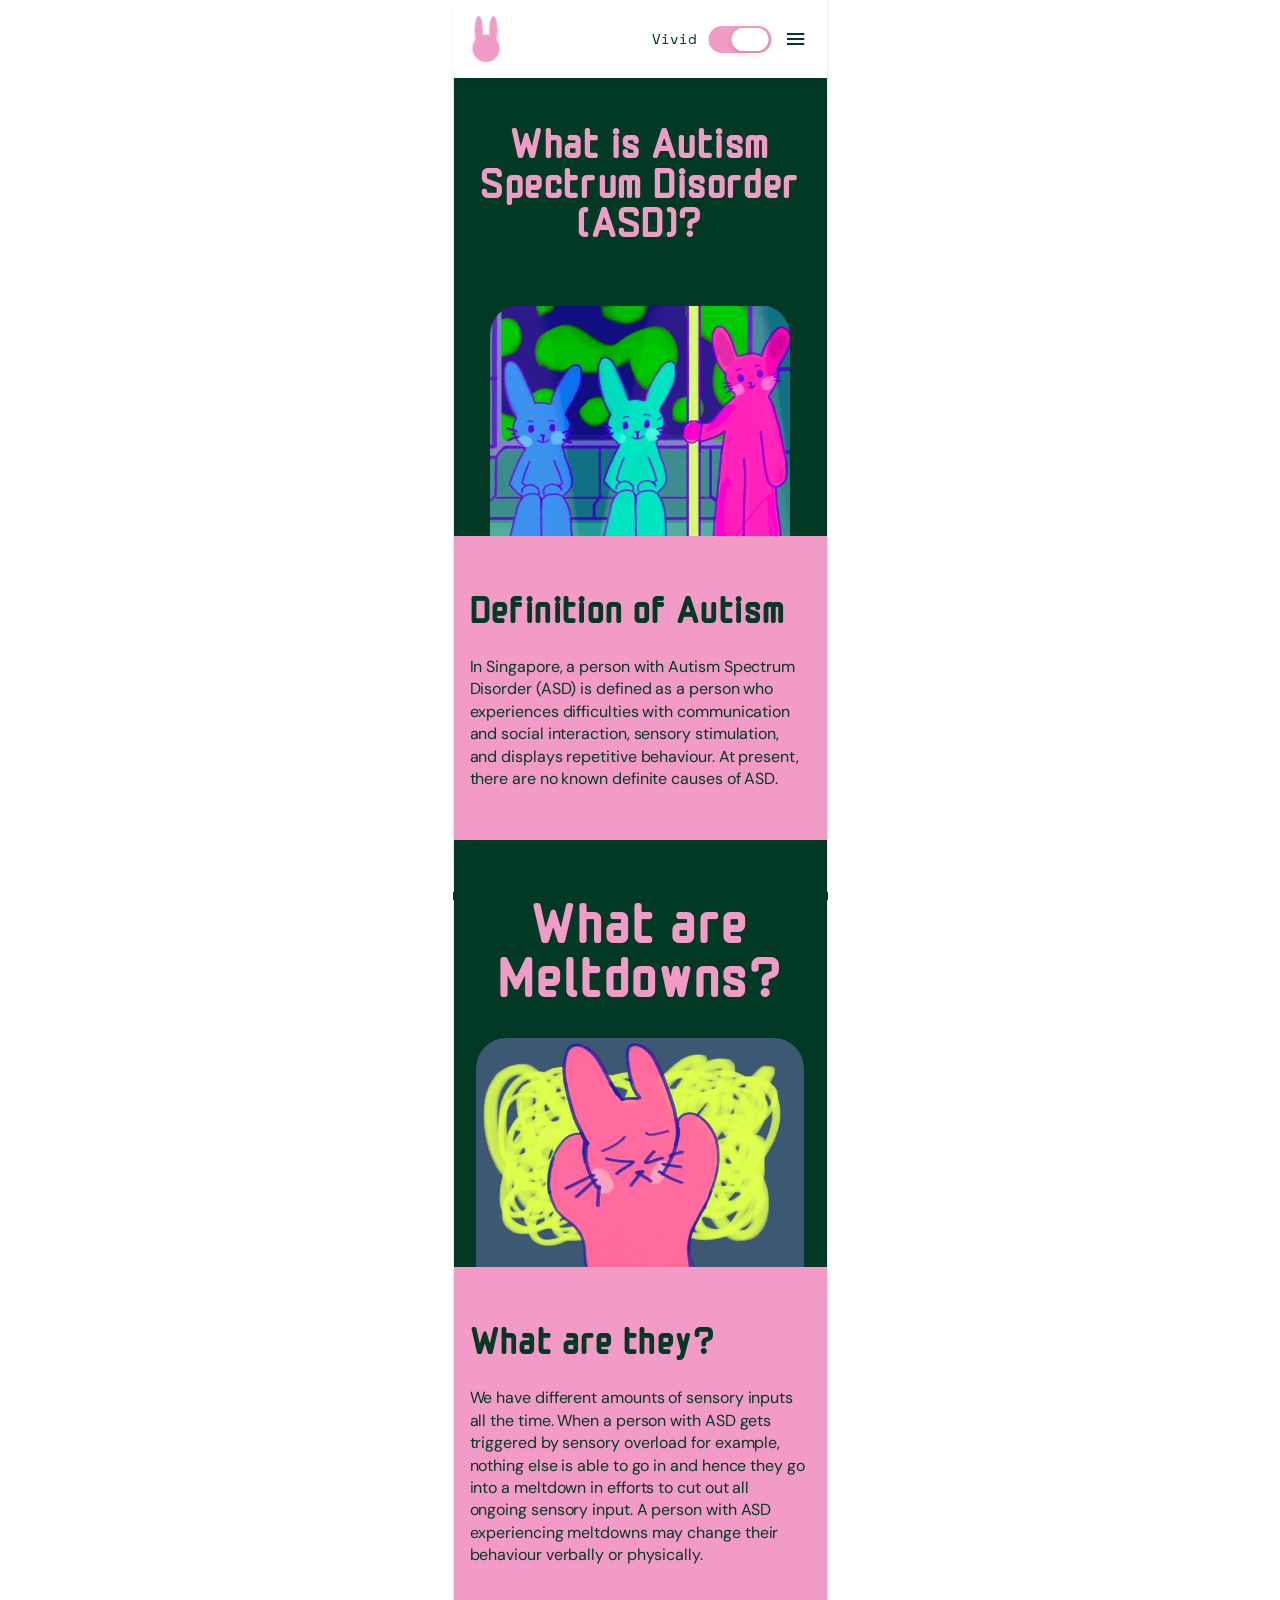
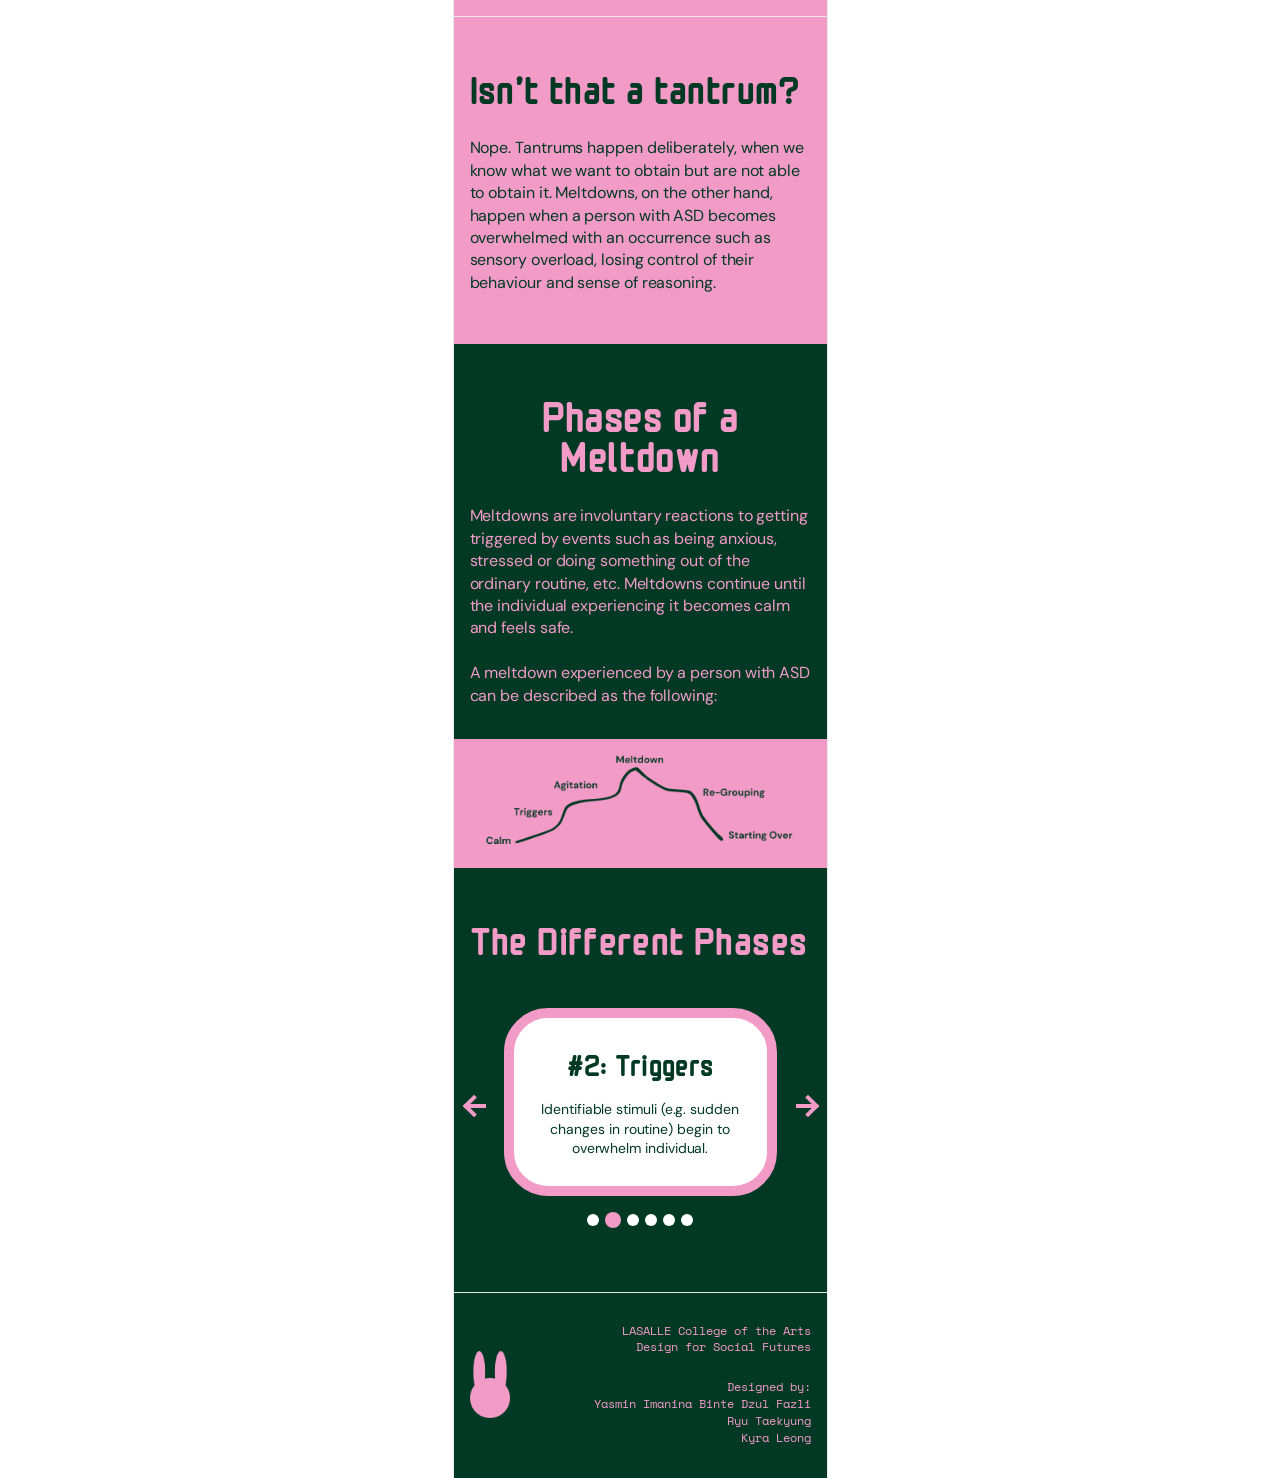
==== autism-meltdowns.html @ fcddbb4f "Fix bunny icon navigation and mobile page borders" ====
<!doctype html>
<html lang="en">
<head>
  <meta charset="utf-8">
  <meta name="viewport" content="width=device-width, initial-scale=1">
  <meta name="theme-color" content="#023924">
  <meta name="description" content="Learn about autism spectrum disorder, meltdowns, and the different phases of a meltdown.">
  <title>Learn More about Autism and Meltdowns | DSF</title>
  <link rel="preconnect" href="https://fonts.googleapis.com">
  <link rel="preconnect" href="https://fonts.gstatic.com" crossorigin>
  <link href="https://fonts.googleapis.com/css2?family=DM+Sans:wght@400;500;700&family=Monomaniac+One&family=Space+Mono&display=swap" rel="stylesheet">
  <link rel="stylesheet" href="styles.css">
</head>
<body class="asd-page">
  <header class="site-header" id="home">
    <input class="menu-state" type="checkbox" id="menu-state" aria-label="Toggle navigation menu">
    <div class="nav-top">
      <a class="brand" href="index.html#home" aria-label="Home">
        <img src="assets/bunny-icon.png" alt="">
      </a>
      <div class="nav-actions">
        <span class="colour-mode-label" aria-hidden="true">Vivid</span>
        <button class="colour-mode-toggle" type="button" role="switch" aria-label="Colours mode: Vivid" title="Vivid" aria-checked="false">
        </button>
        <label class="menu-toggle" for="menu-state" aria-label="Open navigation"><img src="assets/menu-icon.svg" alt=""></label>
        <label class="menu-close" for="menu-state" aria-label="Close navigation"><span></span><span></span></label>
      </div>
    </div>

    <nav class="menu" aria-label="Main navigation">
      <div class="menu-list">
        <a class="menu-link" href="#definition">Learn More about Autism and Meltdowns</a>
        <a class="menu-link" href="https://emotion-cards-carousel.vercel.app/">Train Scenario Activity with Emotion Cards</a>
        <a class="menu-link" href="what-else.html">What Else Can You Do?</a>
      </div>
    </nav>
  </header>

  <main>
    <section class="asd-hero" id="page-top" aria-labelledby="asd-title">
      <h1 id="asd-title">What is Autism<br class="asd-title-break">Spectrum Disorder<br class="asd-title-break">(ASD)?</h1>
      <div class="asd-hero-art-frame">
        <div class="asd-hero-art-window">
          <img src="assets/autism-spectrum-hero.png" alt="Three rabbits on a train, including a pink rabbit standing beside the door">
        </div>
      </div>
    </section>

    <section class="asd-copy asd-definition reveal" id="definition" aria-labelledby="definition-title">
      <h2 id="definition-title">Definition of Autism</h2>
      <p>In Singapore, a person with Autism Spectrum Disorder (ASD) is defined as a person who experiences difficulties with communication and social interaction, sensory stimulation, and displays repetitive behaviour. At present, there are no known definite causes of ASD.</p>
    </section>

    <section class="asd-meltdown-hero" aria-labelledby="meltdowns-title">
      <h2 id="meltdowns-title">What are Meltdowns?</h2>
      <div class="asd-meltdown-art-window">
        <img src="assets/what-are-meltdowns.png" alt="A pink rabbit sitting calmly against a hand-drawn yellow background">
      </div>
    </section>

    <section class="asd-copy asd-what-are-they reveal" aria-labelledby="what-are-they-title">
      <h2 id="what-are-they-title">What are they?</h2>
      <p>We have different amounts of sensory inputs all the time. When a person with ASD gets triggered by sensory overload for example, nothing else is able to go in and hence they go into a meltdown in efforts to cut out all ongoing sensory input. A person with ASD experiencing meltdowns may change their behaviour verbally or physically.</p>
    </section>

    <section class="asd-copy asd-tantrum reveal" aria-labelledby="tantrum-title">
      <h2 id="tantrum-title">Isn’t that a tantrum?</h2>
      <p>Nope. Tantrums happen deliberately, when we know what we want to obtain but are not able to obtain it. Meltdowns, on the other hand, happen when a person with ASD becomes overwhelmed with an occurrence such as sensory overload, losing control of their behaviour and sense of reasoning.</p>
    </section>

    <section class="asd-phases-hero" aria-labelledby="phases-title">
      <h2 id="phases-title">Phases of a Meltdown</h2>
      <p>Meltdowns are involuntary reactions to getting triggered by events such as being anxious, stressed or doing something out of the ordinary routine, etc. Meltdowns continue until the individual experiencing it becomes calm and feels safe.<br><br>A meltdown experienced by a person with ASD can be described as the following:</p>
      <img src="assets/meltdown-phases.png" alt="A diagram showing the phases of a meltdown: Calm, Triggers, Agitation, Meltdown, Re-Grouping, and Starting Over">
    </section>

    <section class="asd-phase-carousel" aria-labelledby="phase-list-title">
      <h2 id="phase-list-title">The Different Phases</h2>
      <div class="phase-carousel" data-phase-carousel data-active-slide="1">
        <button class="phase-arrow phase-arrow-previous" type="button" aria-label="Show previous phase" data-phase-direction="-1"><span></span></button>
        <article class="phase-card" data-phase-index="1" aria-live="polite" aria-atomic="true">
          <h3 class="phase-card-title" data-phase-title>#2: Triggers</h3>
          <p class="phase-card-description" data-phase-description>Identifiable stimuli (e.g. sudden changes in routine) begin to overwhelm individual.</p>
        </article>
        <button class="phase-arrow phase-arrow-next" type="button" aria-label="Show next phase" data-phase-direction="1"><span></span></button>
        <div class="phase-dots" aria-label="Choose a meltdown phase">
          <button type="button" aria-label="Phase 1: Calm" data-phase-dot="0"></button>
          <button type="button" aria-label="Phase 2: Triggers" data-phase-dot="1" aria-current="true"></button>
          <button type="button" aria-label="Phase 3: Agitation" data-phase-dot="2"></button>
          <button type="button" aria-label="Phase 4: Meltdown" data-phase-dot="3"></button>
          <button type="button" aria-label="Phase 5: Re-Grouping" data-phase-dot="4"></button>
          <button type="button" aria-label="Phase 6: Starting Over" data-phase-dot="5"></button>
        </div>
      </div>
    </section>
  </main>

  <footer class="asd-footer">
    <div class="footer-bottom">
      <div class="footer-brand" aria-hidden="true">
        <img src="assets/bunny-icon.png" alt="">
      </div>
      <div class="credits">
        <p>LASALLE College of the Arts<br>Design for Social Futures</p>
        <p>Designed by:<br>Yasmin Imanina Binte Dzul Fazli<br>Ryu Taekyung<br>Kyra Leong</p>
      </div>
    </div>
  </footer>
  <script>
    (() => {
      const carousel = document.querySelector('[data-phase-carousel]');
      if (!carousel) return;

      const phases = [
        ['Calm', 'Individual is regulated and feels safe. Individual is able to communicate effectively.'],
        ['Triggers', 'Identifiable stimuli (e.g. sudden changes in routine) begin to overwhelm individual.'],
        ['Agitation', 'Signs of distress become apparent and little outbursts can occur.'],
        ['Meltdown', 'Nothing is going in, individual is trying to cut out all sensory input.'],
        ['Re-Grouping', 'Individual may be non-responsive as they need time to recover.'],
        ['Starting Over', 'Individual is now ready to re-engage in social interactions, returning to a calm state.']
      ];
      const title = carousel.querySelector('[data-phase-title]');
      const description = carousel.querySelector('[data-phase-description]');
      const dots = [...carousel.querySelectorAll('[data-phase-dot]')];
      let activeSlide = Number(carousel.dataset.activeSlide) || 0;

      const showPhase = (index) => {
        activeSlide = (index + phases.length) % phases.length;
        carousel.dataset.activeSlide = String(activeSlide);
        carousel.querySelector('.phase-card').dataset.phaseIndex = String(activeSlide);
        title.textContent = `#${activeSlide + 1}: ${phases[activeSlide][0]}`;
        description.textContent = phases[activeSlide][1];
        dots.forEach((dot, dotIndex) => {
          if (dotIndex === activeSlide) dot.setAttribute('aria-current', 'true');
          else dot.removeAttribute('aria-current');
        });
      };

      carousel.querySelectorAll('[data-phase-direction]').forEach((button) => {
        button.addEventListener('click', () => showPhase(activeSlide + Number(button.dataset.phaseDirection)));
      });
      dots.forEach((dot) => dot.addEventListener('click', () => showPhase(Number(dot.dataset.phaseDot))));
    })();
  </script>
  <div class="scroll-progress" role="progressbar" aria-label="Page scroll progress" aria-valuemin="0" aria-valuemax="100" aria-valuenow="0"><span></span></div>
  <script src="colour-mode.js"></script>
  <script src="scroll-progress.js"></script>
</body>
</html>
---- styles.css ----
:root {
  --green: #023924;
  --accent: #f29bc6;
  --surface: #33402c;
  --ink: #000;
  --white: #fff;
  --line: #e9e9e9;
  --display: "Monomaniac One", monospace;
  --body: "DM Sans", sans-serif;
  --mono: "Space Mono", monospace;
}

:root[data-colour-mode="calm"] {
  --green: #263a32;
  --accent: #e4c1cc;
  --surface: #393e39;
  --line: #8f898c;
}

* { box-sizing: border-box; }

html {
  scroll-behavior: smooth;
  scroll-padding-top: 90px;
}

body {
  margin: 0;
  max-width: 375px;
  margin-inline: auto;
  border-inline: 0;
  background: var(--white);
  color: var(--ink);
  font-family: var(--body);
  font-size: 16px;
  line-height: 1.4;
}

/* Keep the mobile canvas clean; show its frame only when there is extra room. */
@media (min-width: 768px) {
  body {
    border-inline: 1px solid var(--line);
  }
}

button, input { font: inherit; }
a { color: inherit; }

.scroll-progress {
  position: fixed;
  z-index: 20;
  right: auto;
  bottom: 0;
  left: 50%;
  width: min(100%, 375px);
  height: 8px;
  overflow: hidden;
  transform: translateX(-50%);
  background: var(--green);
  pointer-events: none;
}
.scroll-progress span {
  display: block;
  width: var(--scroll-progress, 0%);
  height: 100%;
  background: var(--white);
}

.site-header {
  position: fixed;
  top: 0;
  left: 50%;
  right: auto;
  width: min(100%, 375px);
  transform: translateX(-50%);
  z-index: 5;
  min-height: 78px;
  padding: 0 20px;
  display: flex;
  flex-direction: column;
  background: var(--white);
  border-radius: 0;
  box-shadow: 0 2px 4px rgba(0, 0, 0, .05);
  transition: border-radius .2s ease;
}

.nav-top {
  width: 100%;
  height: 78px;
  padding: 16px 0;
  display: flex;
  align-items: center;
  justify-content: space-between;
  flex: 0 0 auto;
  transition: height .2s ease;
}

.nav-actions {
  display: flex;
  align-items: center;
  gap: 12px;
}
.colour-mode-label {
  color: #023924;
  font: 14px/1.2 var(--mono);
  white-space: nowrap;
}

.colour-mode-toggle {
  position: relative;
  flex: 0 0 63px;
  width: 63px;
  height: 27px;
  padding: 0;
  display: block;
  border: 0;
  border-radius: 16px;
  background: var(--accent);
  cursor: pointer;
  transition: background-color .2s ease, transform .2s ease;
}
.colour-mode-toggle::before {
  position: absolute;
  top: 2px;
  left: 23px;
  width: 37px;
  height: 23px;
  border-radius: 16px;
  background: var(--white);
  box-shadow: 0 3px 7px rgba(0, 0, 0, .12);
  content: "";
  transition: left .2s ease;
}
:root[data-colour-mode="calm"] .colour-mode-toggle::before { left: 3px; }
.colour-mode-toggle:active { transform: scale(.97); }
.colour-mode-toggle:focus-visible { outline: 2px solid var(--green); outline-offset: 3px; }

.brand {
  display: inline-flex;
  align-items: center;
  height: 46px;
  text-decoration: none;
}

.brand img, .footer-brand img {
  display: block;
  width: 27px;
  height: 46px;
  object-fit: contain;
}

.menu-state {
  position: absolute;
  left: -9999px;
  width: 1px;
  height: 1px;
  padding: 0;
  margin: -1px;
  overflow: hidden;
  clip: rect(0, 0, 0, 0);
  white-space: nowrap;
  border: 0;
}

.menu-toggle {
  width: 24px;
  height: 24px;
  display: flex;
  align-items: center;
  justify-content: center;
  cursor: pointer;
  border-radius: 4px;
}

.menu-toggle img { display: block; width: 18px; height: 12px; }
.menu-toggle { transition: background-color .18s ease; }
.menu-state:focus-visible ~ .nav-top .menu-toggle,
.menu-state:focus-visible ~ .nav-top .menu-close { outline: 2px solid var(--green); outline-offset: 4px; }
.menu-close { position: relative; width: 24px; height: 24px; display: none; cursor: pointer; }
.menu-close span { position: absolute; top: 11px; left: 2px; width: 20px; height: 2px; background: var(--accent); transition: background-color .18s ease; }
.menu-close span:first-child { transform: rotate(45deg); }
.menu-close span:last-child { transform: rotate(-45deg); }

.menu {
  width: 100%;
  max-height: 0;
  overflow: hidden;
  padding: 0 20px;
  display: flex;
  flex-direction: column;
  background: var(--white);
  visibility: hidden;
  opacity: 0;
  pointer-events: none;
  transition: max-height .25s ease, padding .25s ease, opacity .2s ease, visibility .2s ease;
}

.menu-state:checked ~ .nav-top .menu-toggle { display: none; }
.menu-state:checked ~ .nav-top .menu-close { display: block; }
.menu-state:checked ~ .menu { max-height: 420px; padding: 8px 20px 32px; visibility: visible; opacity: 1; pointer-events: auto; }
.menu-list { display: flex; flex-direction: column; }
.menu-link { min-height: 0; padding: 30px 0; display: flex; align-items: center; border-top: 1px solid var(--line); color: var(--green); text-decoration: none; font-size: 14px; font-weight: 700; transition: color .18s ease; }
.menu-link[href="what-else.html"] { border-bottom: 1px solid var(--line); }
.menu-link:active { color: var(--surface); }

.button {
  min-height: 46px;
  padding: 14px 22px;
  display: inline-flex;
  align-items: center;
  justify-content: center;
  gap: 8px;
  border: 0;
  border-radius: 999px;
  color: var(--white);
  text-decoration: none;
  font-size: 14px;
  font-weight: 700;
  line-height: 1.4;
  cursor: pointer;
  transition: background-color .18s ease, transform .18s ease;
}

.button img { width: 7px; height: 7px; filter: brightness(0) invert(1); }
.button:active { background: var(--green); transform: scale(.98); }

.hero {
  min-height: 566px;
  padding: 120px 16px 0;
  display: flex;
  flex-direction: column;
  align-items: center;
  justify-content: space-between;
  overflow: hidden;
  background: var(--green);
}

.hero h1 {
  width: 100%;
  margin: 0;
  color: var(--accent);
  font: 400 76px/.9 var(--display);
  letter-spacing: .01em;
  text-align: center;
}

.hero-art-frame {
  position: relative;
  width: 302px;
  max-width: 100%;
  height: 233px;
  flex: 0 0 233px;
  overflow: hidden;
  border-radius: 8px;
  background: var(--green);
}

.hero-art {
  position: absolute;
  inset: 0;
  width: 100%;
  height: 100%;
  object-fit: cover;
  border-radius: inherit;
}

h2, h3 { margin: 0; font-family: var(--display); font-weight: 400; }
h2 { font-size: 40px; line-height: 1; letter-spacing: .01em; }

.introduction {
  min-height: 598px;
  padding: 50px 16px;
  display: flex;
  flex-direction: column;
  gap: 30px;
  background: var(--accent);
  color: var(--surface);
}

.introduction h2 { width: 100%; color: var(--surface); }
.intro-copy { width: 100%; max-width: 760px; }
.intro-copy p, .cabin-description p { margin: 0 0 18px; font-size: 16px; letter-spacing: -.08px; }
.intro-copy p:last-child, .cabin-description p:last-child { margin-bottom: 0; }

.cabin-section {
  padding: 0 16px 100px;
  background: var(--green);
  color: var(--accent);
}

.cabin-copy {
  max-width: 1000px;
  padding: 80px 0 50px;
  border-top: .5px solid var(--line);
}

.cabin-copy h2 { margin: 0 0 30px; color: var(--accent); }
.cabin-description p { max-width: 780px; }

.cabin-image {
  display: block;
  width: 100%;
  height: 227px;
  margin: 0 0 50px;
  object-fit: cover;
  border-radius: 10px;
}

.resources {
  padding-top: 40px;
  display: flex;
  flex-direction: column;
  gap: 20px;
}

.resource {
  min-height: 260px;
  padding: 40px 20px 40px 0;
  display: flex;
  flex-direction: column;
  align-items: flex-start;
  gap: 24px;
  border-top: 1px solid var(--line);
}

.resource:last-child { border-bottom: 1px solid var(--line); }
.resource-icon { width: 24px; height: 24px; object-fit: contain; }
.resource-copy { display: flex; flex-direction: column; gap: 20px; }
.resource h3 { color: var(--accent); font-size: 18px; line-height: 1.2; letter-spacing: .01em; }
.resource p { margin: 0; color: var(--accent); font-size: 16px; line-height: 1.4; letter-spacing: -.08px; }

.button-accent { background: var(--accent); color: var(--white); }
.button-accent:active { background: var(--green); color: var(--white); }

.connect {
  padding: 120px 16px 100px;
  display: flex;
  flex-direction: column;
  align-items: center;
  gap: 40px;
  border-top: .5px solid var(--line);
  background: var(--accent);
  color: var(--green);
  text-align: center;
}

.connect h2 { width: 100%; font-size: 60px; line-height: .9; }
.connect p { width: 100%; max-width: 500px; margin: 0; color: var(--green); font-size: 16px; letter-spacing: -.08px; }
.button-dark { width: 100%; background: var(--green); color: var(--white); }
.button-dark:active { background: var(--surface); }

.thanks {
  min-height: 157px;
  padding: 25px 16px;
  display: flex;
  flex-direction: column;
  gap: 20px;
  border-top: 1px solid var(--line);
  background: var(--green);
  color: var(--accent);
}

.thanks h2 { font-size: 40px; }
.thanks-list { display: flex; flex-direction: column; gap: 10px; }
.thanks-list p { display: flex; flex-wrap: wrap; gap: 8px; margin: 0; color: var(--white); font-size: 16px; }
.thanks-list span { color: var(--accent); font: 12px/1.4 var(--mono); }

.site-footer {
  max-width: 1600px;
  min-height: 365px;
  margin: 0 auto;
  padding: 40px 16px 20px;
  display: flex;
  flex-direction: column;
  justify-content: space-between;
  border-top: 1px solid var(--line);
  background: var(--green);
  color: var(--accent);
}

.footer-nav { display: flex; flex-direction: column; align-items: flex-start; gap: 27px; }
.footer-nav a { font-size: 14px; font-weight: 700; text-decoration: none; transition: color .18s ease; }
.footer-nav a:active { color: var(--white); }
.footer-bottom { min-height: 129px; display: flex; align-items: center; justify-content: space-between; gap: 20px; }
.footer-brand { display: inline-flex; align-items: center; }
.footer-brand img { width: 40px; height: 67px; }
.credits { display: flex; flex-direction: column; align-items: flex-end; gap: 23px; text-align: right; font: 12px/1.4 var(--mono); }
.credits p { margin: 0; }

/* Keep hover feedback limited to devices that actually support hovering. */
@media (hover: hover) and (pointer: fine) {
  .menu-toggle:hover { background: var(--accent); }
  .menu-close:hover span { background: var(--green); }
  .menu-link:hover { color: var(--accent); }
  .button-accent:hover { background: var(--green); }
  .button-dark:hover { background: var(--surface); }
  .footer-nav a:hover { color: var(--white); }
}

.menu-close:focus-visible,
.menu-link:focus-visible,
.button:focus-visible,
.footer-nav a:focus-visible,
.brand:focus-visible {
  outline: 2px solid var(--accent);
  outline-offset: 4px;
}

@supports (animation-timeline: view()) {
  .reveal {
    animation: gentle-reveal linear both;
    animation-timeline: view(block);
    animation-range: entry 0% entry 35%;
  }
}

@keyframes gentle-reveal {
  from { opacity: .65; transform: translateY(12px); }
  to { opacity: 1; transform: translateY(0); }
}

/* What Else Can You Do? — Figma mobile frame */
body.support-page { padding-top: 78px; background: var(--white); color: var(--white); }
.support-guidance { width: 100%; padding: 60px 32px 80px; }
.support-for-self { background: var(--green); }
.support-for-others { background: var(--accent); color: var(--green); }
.support-intro { display: flex; flex-direction: column; gap: 40px; margin-bottom: 20px; }
.support-intro h1 { margin: 0; font: 400 60px/.9 var(--display); letter-spacing: .01em; overflow-wrap: anywhere; }
.support-for-self .support-intro h1 { color: var(--accent); }
.support-for-others .support-intro h1 { color: var(--green); }
.support-intro p { margin: 0; font: 400 16px/1.4 var(--body); letter-spacing: -.005em; }
.support-list { display: flex; flex-direction: column; gap: 0; margin: 0; padding: 0; list-style: none; }
.support-step { min-width: 0; }
.support-step > img, .support-image-pair img { display: block; width: 100%; height: 217px; object-fit: cover; }
.support-image-pair { display: flex; flex-direction: column; gap: 11px; }
.support-step-copy { display: flex; align-items: flex-start; gap: 20px; padding: 20px 0; font: 400 16px/1.4 var(--body); letter-spacing: -.005em; }
.support-number { flex: 0 0 auto; font-weight: 700; }
.support-step-copy > div { min-width: 0; flex: 1; }
.support-step-copy h2 { margin: 0 0 5px; font: 400 16px/1.4 var(--body); letter-spacing: -.005em; }
.support-step-copy p { margin: 0; }
.support-step-copy > div > p { font: 400 12px/1.4 var(--mono); letter-spacing: -.01em; }
.support-caption { font: 400 12px/1.4 var(--mono); letter-spacing: -.01em; }
.support-caption p + p { margin-top: 3px; }
.support-caption ul { margin: 0; padding-left: 18px; }
.support-footer { min-height: 186px; height: 186px; border-top: 0; }

@media (prefers-reduced-motion: reduce) {
  html { scroll-behavior: auto; }
  *, *::before, *::after { animation: none !important; scroll-behavior: auto !important; }
}

/* Learn More about Autism and Meltdowns page */
body.asd-page { background: var(--white); color: var(--green); }
.asd-hero {
  width: 100%;
  height: 536px;
  padding: 120px 16px 0;
  display: flex;
  flex-direction: column;
  align-items: center;
  justify-content: space-between;
  overflow: hidden;
  background: var(--green);
}
.asd-hero h1 {
  width: 100%;
  margin: 0;
  color: var(--accent);
  font: 400 44px/.9 var(--display);
  letter-spacing: .01em;
  text-align: center;
  white-space: nowrap;
}
.asd-hero-art-frame { position: relative; width: 100%; height: 97px; flex: 0 0 97px; }
.asd-hero-art-window {
  position: absolute;
  top: -133.6px;
  left: 20px;
  width: calc(100% - 41px);
  height: 233px;
  overflow: hidden;
  border-radius: 30px 30px 0 0;
}
.asd-hero-art-window img {
  position: absolute;
  top: .25%;
  left: -19.19%;
  width: 128.92%;
  height: 113.84%;
  max-width: none;
}
.asd-copy {
  width: 100%;
  padding: 50px 16px;
  display: flex;
  flex-direction: column;
  align-items: flex-start;
  gap: 30px;
  color: var(--green);
  background: var(--accent);
}
.asd-copy h2 {
  width: 100%;
  margin: 0;
  font: 400 40px/1 var(--display);
  letter-spacing: .01em;
}
.asd-copy p {
  width: 100%;
  margin: 0;
  font: 400 16px/1.4 var(--body);
  letter-spacing: -.005em;
}
.asd-definition { min-height: 296px; }
.asd-meltdown-hero {
  width: 100%;
  height: 427px;
  padding: 50px 6px 0;
  display: flex;
  flex-direction: column;
  align-items: center;
  justify-content: space-between;
  overflow: hidden;
  background: var(--green);
}
.asd-meltdown-hero h2,
.asd-phases-hero h2 {
  width: 100%;
  margin: 0;
  color: var(--accent);
  font: 400 44px/.9 var(--display);
  letter-spacing: .01em;
  text-align: center;
}
.asd-meltdown-hero h2 { padding: 0 10px; font-size: 60px; }
.asd-meltdown-art-window {
  position: relative;
  width: min(100%, 328px);
  height: 229px;
  flex: 0 0 229px;
  overflow: hidden;
  border-radius: 30px 30px 0 0;
}
.asd-meltdown-art-window img {
  position: absolute;
  inset: 0;
  width: 100%;
  height: 100%;
  max-width: none;
  object-fit: cover;
  border-radius: 30px 30px 0 0;
}
.asd-what-are-they { min-height: 348px; border-bottom: 1px solid var(--line); }
.asd-tantrum { min-height: 310px; }
.asd-phases-hero {
  width: 100%;
  min-height: 461px;
  padding-top: 50px;
  display: flex;
  flex-direction: column;
  gap: 32px;
  overflow: hidden;
  color: var(--accent);
  background: var(--green);
}
.asd-phases-hero h2 { padding: 0 16px; }
.asd-phases-hero p {
  width: calc(100% - 32px);
  max-width: 1030px;
  margin: 0 auto;
  font: 400 16px/1.4 var(--body);
  letter-spacing: -.005em;
}
.asd-phases-hero > img { width: 100%; height: 129px; margin-top: auto; object-fit: cover; }
.asd-phase-carousel {
  width: 100%;
  min-height: 424px;
  padding: 50px 16px;
  display: flex;
  flex-direction: column;
  align-items: center;
  gap: 50px;
  color: var(--accent);
  background: var(--green);
}
.asd-phase-carousel > h2 {
  width: 100%;
  margin: 0;
  font: 400 40px/1 var(--display);
  letter-spacing: .01em;
}
.phase-carousel {
  position: relative;
  flex: 0 0 188px;
  width: 273px;
  max-width: calc(100vw - 96px);
}
.phase-card {
  position: relative;
  width: 100%;
  height: 188px;
  overflow: hidden;
  border: 10px solid var(--accent);
  border-radius: 44px;
  color: var(--green);
  background: var(--white);
  text-align: center;
}
.phase-card-title {
  position: absolute;
  top: 30px;
  left: 0;
  width: 100%;
  margin: 0;
  font: 400 30px/1 var(--display);
  letter-spacing: .01em;
  text-align: center;
}
.phase-card-description {
  position: absolute;
  top: 82px;
  right: 24px;
  left: 24px;
  height: 67px;
  margin: 0;
  font: 400 14px/1.4 var(--body);
  letter-spacing: -.005em;
  text-align: center;
}
.phase-card[data-phase-index="0"] .phase-card-description { right: 29px; left: 30px; }
.phase-card[data-phase-index="2"] .phase-card-description { right: 39px; left: 39px; }
.phase-card[data-phase-index="3"] .phase-card-description { right: 39px; left: 38px; }
.phase-card[data-phase-index="4"], .phase-card[data-phase-index="5"] { --phase-copy-inset: 29px; }
.phase-card[data-phase-index="4"] .phase-card-description,
.phase-card[data-phase-index="5"] .phase-card-description { right: 30px; left: var(--phase-copy-inset); }
.phase-arrow {
  position: absolute;
  z-index: 1;
  top: 78px;
  width: 40px;
  height: 40px;
  padding: 0;
  display: grid;
  place-items: center;
  border: 0;
  color: var(--accent);
  background: transparent;
  cursor: pointer;
  transition: color .18s ease, transform .18s ease;
}
.phase-arrow-previous { left: -48px; }
.phase-arrow-next { right: -49px; }
.phase-arrow span {
  position: relative;
  width: 20px;
  height: 4px;
  background: currentColor;
}
.phase-arrow span::before {
  position: absolute;
  top: 50%;
  width: 12px;
  height: 12px;
  border-top: 4px solid currentColor;
  border-right: 4px solid currentColor;
  content: "";
}
.phase-arrow-previous span::before { left: 0; transform: translateY(-50%) rotate(-135deg); }
.phase-arrow-next span::before { right: 0; transform: translateY(-50%) rotate(45deg); }
.phase-arrow:active { color: var(--white); transform: scale(.92); }
.phase-dots {
  position: absolute;
  top: 204px;
  left: 50%;
  display: flex;
  align-items: center;
  gap: 6px;
  transform: translateX(-50%);
}
.phase-dots button {
  width: 12px;
  height: 12px;
  padding: 0;
  flex: 0 0 auto;
  border: 0;
  border-radius: 50%;
  background: var(--white);
  cursor: pointer;
  transition: background-color .18s ease, transform .18s ease;
}
.phase-dots button[aria-current="true"] { width: 16px; height: 16px; background: var(--accent); }
.phase-dots button:active { transform: scale(.88); }
.phase-arrow:focus-visible, .phase-dots button:focus-visible { outline: 2px solid var(--white); outline-offset: 3px; }
.asd-footer {
  width: 100%;
  height: 186px;
  min-height: 186px;
  padding: 27px 16px;
  border-top: 1px solid var(--line);
  color: var(--accent);
  background: var(--green);
}
.asd-footer .footer-bottom { min-height: 129px; }

:root[data-colour-mode="calm"] img { filter: saturate(.65); }
:root[data-colour-mode="calm"] .menu-toggle img { filter: saturate(.45); }
:root[data-colour-mode="calm"] .menu-close span { background: var(--green); }
:root[data-colour-mode="calm"] .menu-link:hover { color: var(--surface); }
:root[data-colour-mode="calm"] .button-accent { color: var(--green); }
:root[data-colour-mode="calm"] .button-accent:hover,
:root[data-colour-mode="calm"] .button-accent:active { color: var(--white); }
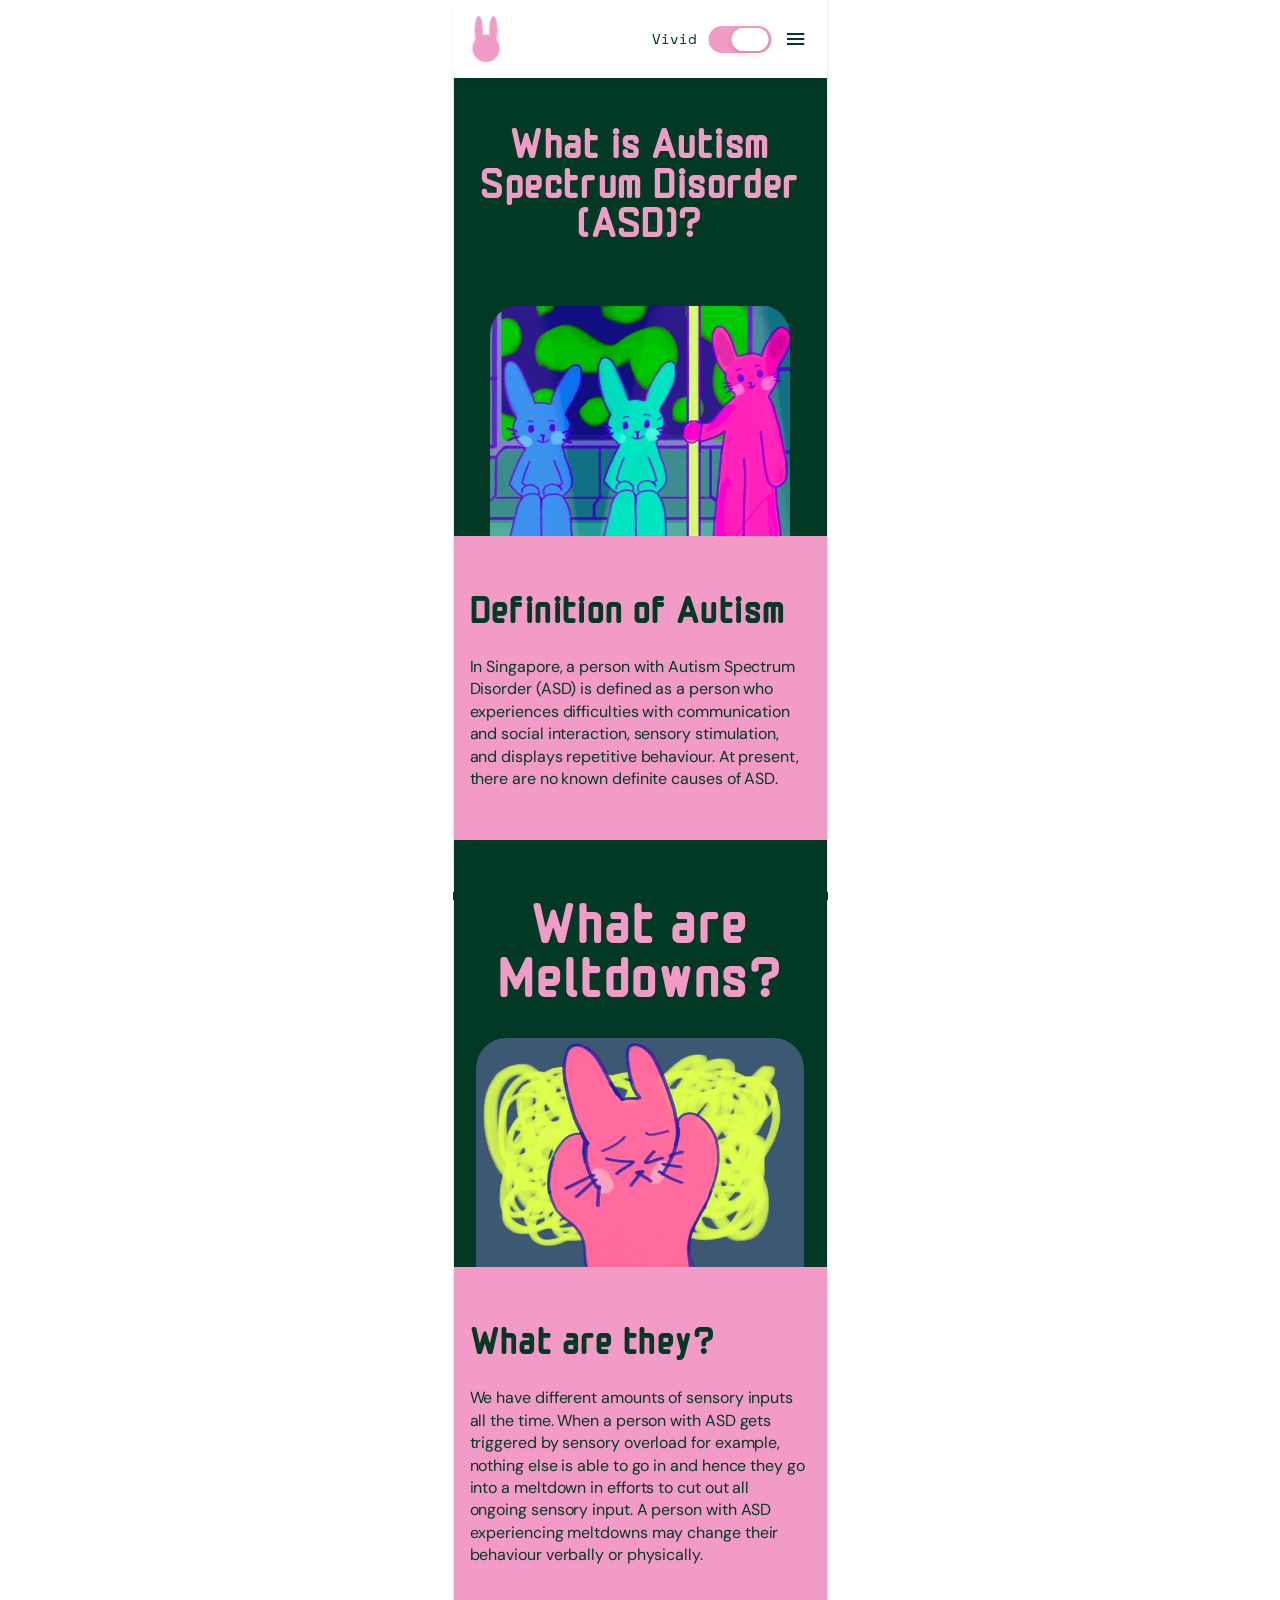
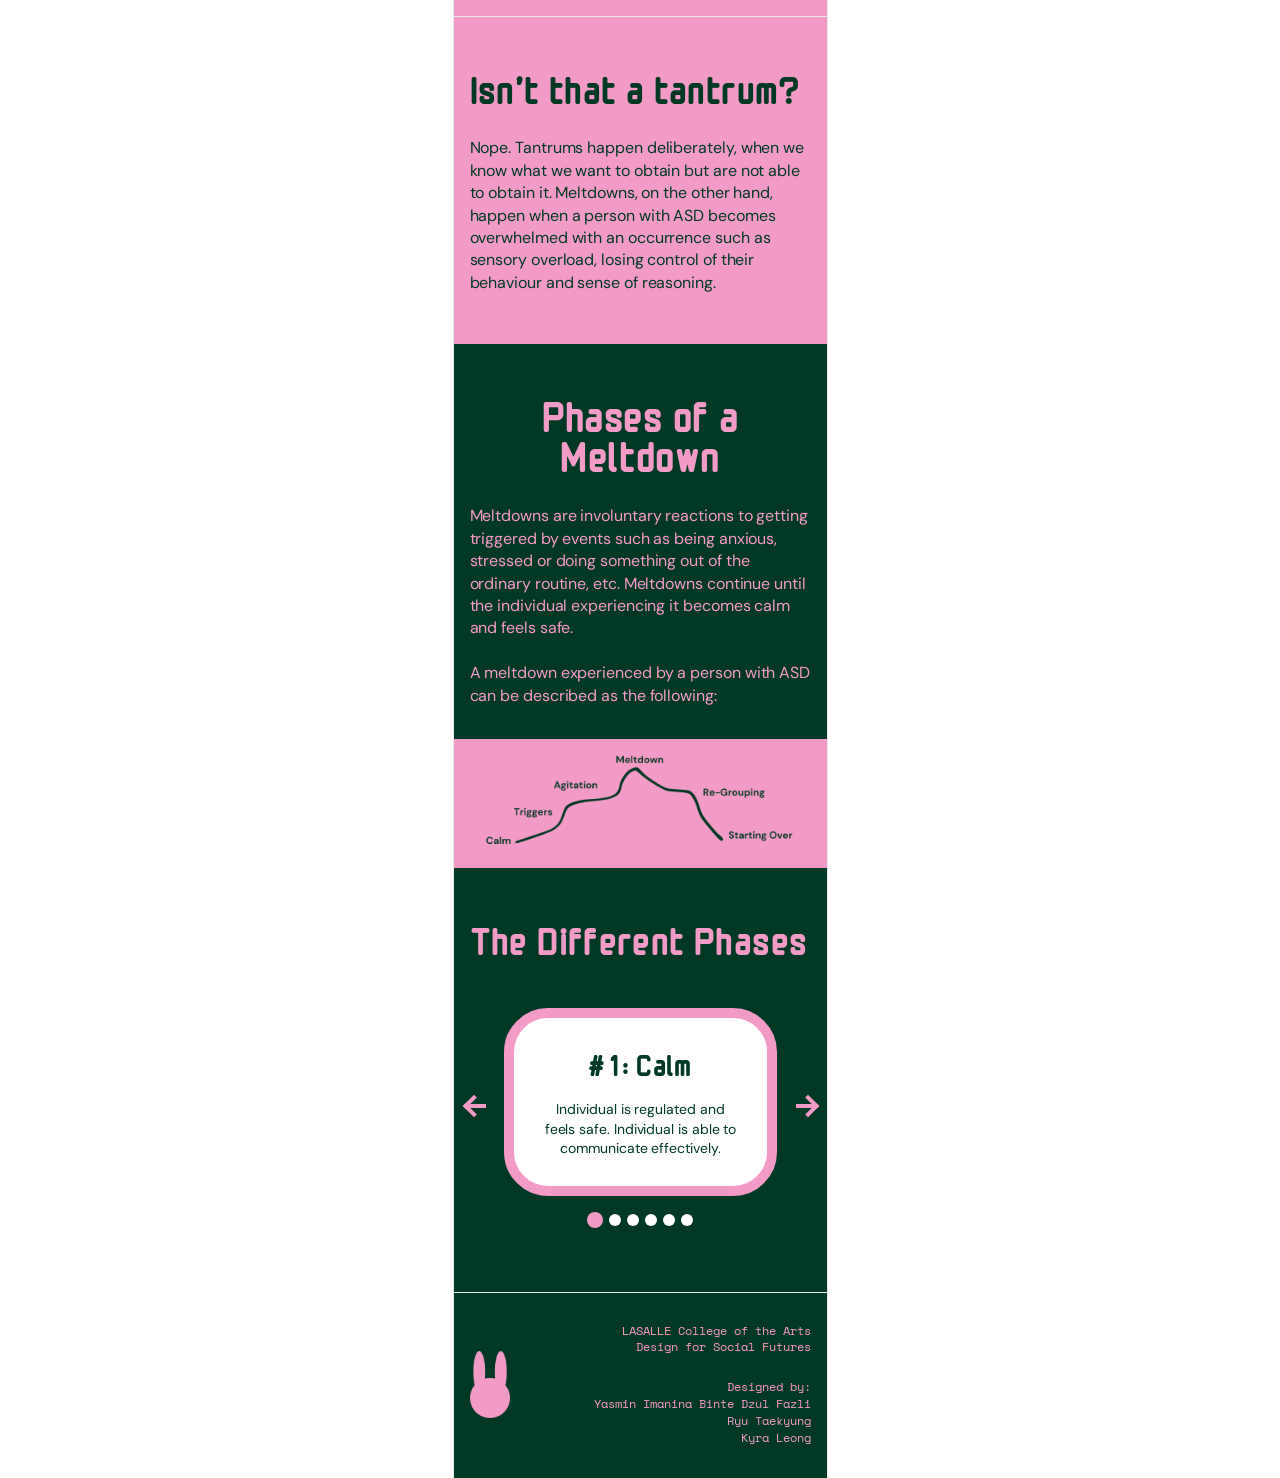
==== commit e71f1ee9: "Start phase carousel on Calm" ====
--- a/autism-meltdowns.html
+++ b/autism-meltdowns.html
@@ -76,16 +76,16 @@
 
     <section class="asd-phase-carousel" aria-labelledby="phase-list-title">
       <h2 id="phase-list-title">The Different Phases</h2>
-      <div class="phase-carousel" data-phase-carousel data-active-slide="1">
+      <div class="phase-carousel" data-phase-carousel data-active-slide="0">
         <button class="phase-arrow phase-arrow-previous" type="button" aria-label="Show previous phase" data-phase-direction="-1"><span></span></button>
-        <article class="phase-card" data-phase-index="1" aria-live="polite" aria-atomic="true">
-          <h3 class="phase-card-title" data-phase-title>#2: Triggers</h3>
-          <p class="phase-card-description" data-phase-description>Identifiable stimuli (e.g. sudden changes in routine) begin to overwhelm individual.</p>
+        <article class="phase-card" data-phase-index="0" aria-live="polite" aria-atomic="true">
+          <h3 class="phase-card-title" data-phase-title>#1: Calm</h3>
+          <p class="phase-card-description" data-phase-description>Individual is regulated and feels safe. Individual is able to communicate effectively.</p>
         </article>
         <button class="phase-arrow phase-arrow-next" type="button" aria-label="Show next phase" data-phase-direction="1"><span></span></button>
         <div class="phase-dots" aria-label="Choose a meltdown phase">
-          <button type="button" aria-label="Phase 1: Calm" data-phase-dot="0"></button>
-          <button type="button" aria-label="Phase 2: Triggers" data-phase-dot="1" aria-current="true"></button>
+          <button type="button" aria-label="Phase 1: Calm" data-phase-dot="0" aria-current="true"></button>
+          <button type="button" aria-label="Phase 2: Triggers" data-phase-dot="1"></button>
           <button type="button" aria-label="Phase 3: Agitation" data-phase-dot="2"></button>
           <button type="button" aria-label="Phase 4: Meltdown" data-phase-dot="3"></button>
           <button type="button" aria-label="Phase 5: Re-Grouping" data-phase-dot="4"></button>
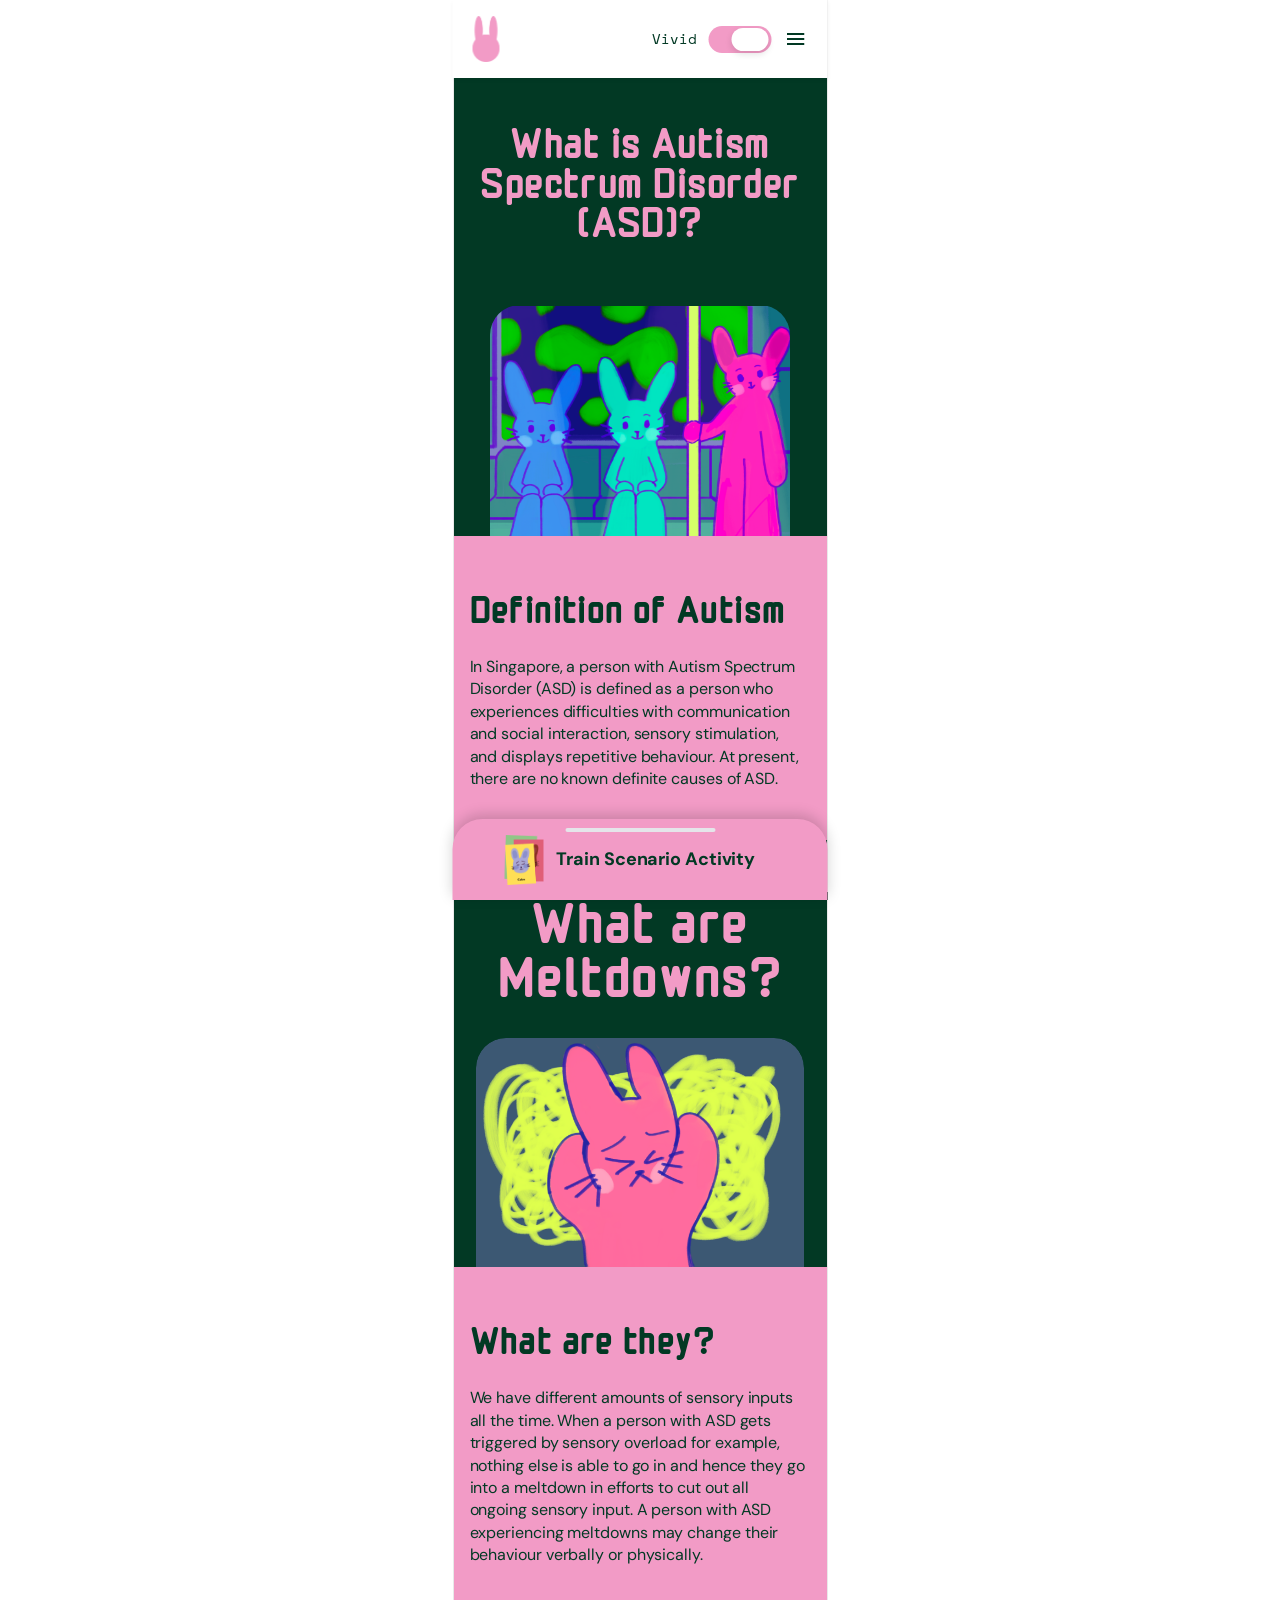
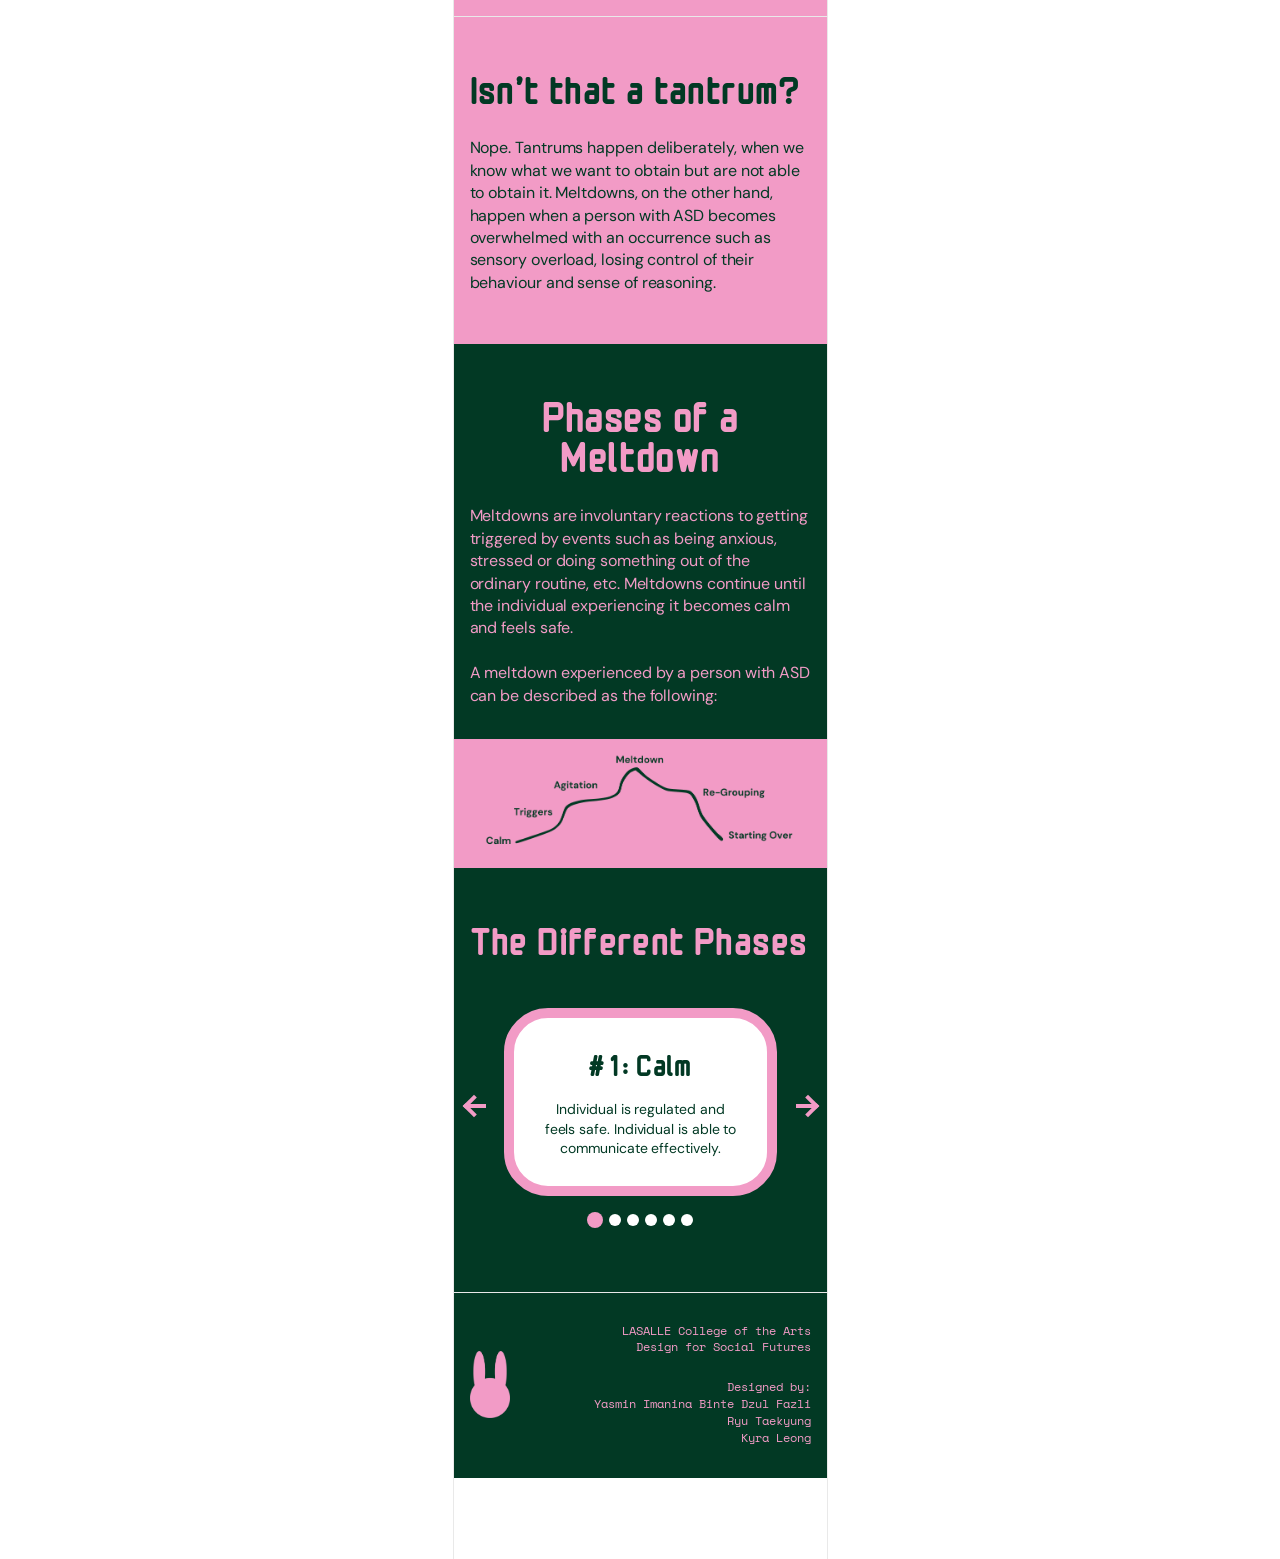
==== commit 8831fbf4: "Fix carousel dots and add train drawer" ====
--- a/autism-meltdowns.html
+++ b/autism-meltdowns.html
@@ -11,7 +11,7 @@
   <link href="https://fonts.googleapis.com/css2?family=DM+Sans:wght@400;500;700&family=Monomaniac+One&family=Space+Mono&display=swap" rel="stylesheet">
   <link rel="stylesheet" href="styles.css">
 </head>
-<body class="asd-page">
+<body class="asd-page drawer-page">
   <header class="site-header" id="home">
     <input class="menu-state" type="checkbox" id="menu-state" aria-label="Toggle navigation menu">
     <div class="nav-top">
@@ -106,6 +106,22 @@
       </div>
     </div>
   </footer>
+  <section class="train-drawer" id="train-drawer" aria-label="Train Scenario Activity" data-open="false">
+    <button class="train-drawer-toggle" type="button" aria-expanded="false" aria-controls="train-drawer-content">
+      <span class="train-drawer-closed-view" aria-hidden="true">
+        <span class="train-drawer-handle"></span>
+        <img class="train-drawer-closed-art" src="assets/train-scenario-menu-art.png" alt="">
+        <span class="train-drawer-closed-title">Train Scenario Activity</span>
+      </span>
+      <span class="train-drawer-open-handle" aria-hidden="true"><span class="train-drawer-handle"></span></span>
+      <span class="visually-hidden">Open Train Scenario Activity menu</span>
+    </button>
+    <div class="train-drawer-content" id="train-drawer-content" aria-hidden="true" inert>
+      <img class="train-drawer-open-art" src="assets/train-scenario-menu-art.png" alt="">
+      <p class="train-drawer-message">Try out our<br>Train Scenario Activity with Emotion Cards!</p>
+      <a class="train-drawer-cta" href="https://emotion-cards-carousel.vercel.app/">Let’s Play! <span aria-hidden="true">→</span></a>
+    </div>
+  </section>
   <script>
     (() => {
       const carousel = document.querySelector('[data-phase-carousel]');
@@ -145,5 +161,6 @@
   <div class="scroll-progress" role="progressbar" aria-label="Page scroll progress" aria-valuemin="0" aria-valuemax="100" aria-valuenow="0"><span></span></div>
   <script src="colour-mode.js"></script>
   <script src="scroll-progress.js"></script>
+  <script src="train-drawer.js"></script>
 </body>
 </html>
--- a/styles.css
+++ b/styles.css
@@ -239,8 +239,8 @@
   width: 100%;
   margin: 0;
   color: var(--accent);
-  font: 400 76px/.9 var(--display);
-  letter-spacing: .01em;
+  font: 400 60px/.85 var(--display);
+  letter-spacing: -2.7px;
   text-align: center;
 }
 
@@ -268,7 +268,7 @@
 h2 { font-size: 40px; line-height: 1; letter-spacing: .01em; }
 
 .introduction {
-  min-height: 598px;
+  min-height: 0;
   padding: 50px 16px;
   display: flex;
   flex-direction: column;
@@ -278,10 +278,22 @@
 }
 
 .introduction h2 { width: 100%; color: var(--surface); }
-.intro-copy { width: 100%; max-width: 760px; }
+.intro-copy { width: 100%; max-width: 760px; min-height: 376px; }
 .intro-copy p, .cabin-description p { margin: 0 0 18px; font-size: 16px; letter-spacing: -.08px; }
 .intro-copy p:last-child, .cabin-description p:last-child { margin-bottom: 0; }
 
+.definition-section {
+  padding: 50px 16px;
+  display: flex;
+  flex-direction: column;
+  gap: 30px;
+  border-top: 1px solid var(--white);
+  background: var(--accent);
+  color: var(--green);
+}
+.definition-section h2 { color: var(--green); }
+.definition-copy { max-width: 760px; margin: 0; font-size: 16px; line-height: 1.4; letter-spacing: -.08px; }
+.definition-reference { max-width: 760px; margin: 0; font-size: 10px; font-style: italic; font-weight: 300; line-height: 1.4; letter-spacing: -.05px; }
 .cabin-section {
   padding: 0 16px 100px;
   background: var(--green);
@@ -291,20 +303,61 @@
 .cabin-copy {
   max-width: 1000px;
   padding: 80px 0 50px;
-  border-top: .5px solid var(--line);
 }
 
 .cabin-copy h2 { margin: 0 0 30px; color: var(--accent); }
+.cabin-description { display: flex; flex-direction: column; gap: 14px; }
+.cabin-feature-title { margin: 0; color: var(--accent); font: 400 18px/1 var(--display); letter-spacing: .18px; }
 .cabin-description p { max-width: 780px; }
 
-.cabin-image {
+.cabin-carousel {
+  position: relative;
+  width: 100%;
+  max-width: 343px;
+  height: 273px;
+  margin: 0 0 50px;
+}
+.cabin-carousel-viewport {
+  width: 100%;
+  height: 227px;
+  overflow: hidden;
+  border-radius: 30px;
+  touch-action: pan-y;
+}
+.cabin-carousel-image {
   display: block;
   width: 100%;
-  height: 227px;
-  margin: 0 0 50px;
+  height: 100%;
   object-fit: cover;
-  border-radius: 10px;
-}
+  border-radius: inherit;
+  user-select: none;
+  -webkit-user-drag: none;
+}
+.cabin-carousel-dots {
+  position: absolute;
+  top: 244px;
+  left: 50%;
+  display: flex;
+  align-items: center;
+  gap: 6px;
+  transform: translateX(-50%);
+}
+.cabin-carousel-dot {
+  width: 16px;
+  height: 16px;
+  padding: 0;
+  display: grid;
+  flex: 0 0 16px;
+  place-items: center;
+  border: 0;
+  background: transparent;
+  cursor: pointer;
+}
+.cabin-carousel-dot.is-active img,
+.cabin-carousel-dot[aria-current="true"] img { width: 16px; height: 16px; }
+.cabin-carousel-dot img { display: block; width: 12px; height: 12px; }
+.cabin-carousel-dot:focus-visible { outline: 2px solid var(--white); outline-offset: 3px; border-radius: 50%; }
+.cabin-carousel-dot:active { transform: scale(.9); }
 
 .resources {
   padding-top: 40px;
@@ -323,7 +376,6 @@
   border-top: 1px solid var(--line);
 }
 
-.resource:last-child { border-bottom: 1px solid var(--line); }
 .resource-icon { width: 24px; height: 24px; object-fit: contain; }
 .resource-copy { display: flex; flex-direction: column; gap: 20px; }
 .resource h3 { color: var(--accent); font-size: 18px; line-height: 1.2; letter-spacing: .01em; }
@@ -338,7 +390,6 @@
   flex-direction: column;
   align-items: center;
   gap: 40px;
-  border-top: .5px solid var(--line);
   background: var(--accent);
   color: var(--green);
   text-align: center;
@@ -355,15 +406,14 @@
   display: flex;
   flex-direction: column;
   gap: 20px;
-  border-top: 1px solid var(--line);
   background: var(--green);
   color: var(--accent);
 }
 
 .thanks h2 { font-size: 40px; }
 .thanks-list { display: flex; flex-direction: column; gap: 10px; }
-.thanks-list p { display: flex; flex-wrap: wrap; gap: 8px; margin: 0; color: var(--white); font-size: 16px; }
-.thanks-list span { color: var(--accent); font: 12px/1.4 var(--mono); }
+.thanks-list p { width: 100%; display: flex; flex-wrap: nowrap; align-items: baseline; gap: 8px; margin: 0; color: var(--accent); font-size: 13px; font-weight: 700; line-height: 17px; letter-spacing: -.35px; white-space: nowrap; }
+.thanks-list span { flex: 0 0 auto; color: var(--accent); font: 11px/17px var(--mono); letter-spacing: -.11px; white-space: nowrap; }
 
 .site-footer {
   max-width: 1600px;
@@ -377,11 +427,136 @@
   background: var(--green);
   color: var(--accent);
 }
+.home-footer { min-height: 366px; padding-bottom: 0; justify-content: flex-start; gap: 40px; }
+.drawer-page { padding-bottom: 81px; }
+.home-bottom-fill { width: min(100%, 375px); height: 81px; margin-inline: auto; background: #023924; }
+
+.train-drawer {
+  position: fixed;
+  z-index: 21;
+  right: auto;
+  bottom: 0;
+  left: 50%;
+  width: min(100%, 375px);
+  height: 81px;
+  overflow: hidden;
+  transform: translateX(-50%);
+  border-radius: 30px 30px 0 0;
+  background: var(--accent);
+  color: var(--green);
+  box-shadow: 0 -4px 14px rgba(0, 0, 0, .18);
+  transition: height .32s cubic-bezier(.22,.61,.36,1);
+}
+.train-drawer[data-open="true"] { height: 318px; }
+.train-drawer-toggle {
+  position: absolute;
+  z-index: 2;
+  inset: 0 0 auto;
+  width: 100%;
+  height: 81px;
+  padding: 0;
+  border: 0;
+  background: transparent;
+  color: inherit;
+  cursor: pointer;
+}
+.train-drawer-closed-view { position: absolute; inset: 0; transition: opacity .16s ease; }
+.train-drawer[data-open="true"] .train-drawer-closed-view { opacity: 0; pointer-events: none; }
+.train-drawer-handle {
+  position: absolute;
+  top: 9px;
+  left: 50%;
+  width: 150px;
+  height: 4px;
+  border-radius: 2px;
+  background: #e5e5ea;
+  transform: translateX(-50%);
+}
+.train-drawer-closed-art {
+  position: absolute;
+  top: 16px;
+  left: 13.87%;
+  width: 39px;
+  height: 50px;
+  object-fit: contain;
+}
+.train-drawer-closed-title {
+  position: absolute;
+  top: 16px;
+  left: 27.73%;
+  width: calc(100% - 157px);
+  height: 50px;
+  display: flex;
+  align-items: center;
+  font-size: clamp(14px, 4.8vw, 18px);
+  font-weight: 700;
+  line-height: 1.2;
+  letter-spacing: -.1px;
+  text-align: left;
+  white-space: nowrap;
+}
+.train-drawer-open-handle { position: absolute; inset: 0; opacity: 0; transition: opacity .16s ease; }
+.train-drawer[data-open="true"] .train-drawer-open-handle { opacity: 1; }
+.train-drawer-content {
+  position: absolute;
+  inset: 0;
+  opacity: 0;
+  pointer-events: none;
+  transition: opacity .2s ease .08s;
+}
+.train-drawer[data-open="true"] .train-drawer-content { opacity: 1; pointer-events: auto; }
+.train-drawer-open-art {
+  position: absolute;
+  top: 33px;
+  left: 22px;
+  width: 131px;
+  height: 167px;
+  object-fit: contain;
+}
+.train-drawer-message {
+  position: absolute;
+  top: 66px;
+  left: 45.6%;
+  width: calc(54.4% - 22px);
+  margin: 0;
+  font-size: 20px;
+  font-weight: 700;
+  line-height: 1.4;
+  letter-spacing: -.1px;
+}
+.train-drawer-cta {
+  position: absolute;
+  top: 220px;
+  left: 8px;
+  width: calc(100% - 16px);
+  height: 54px;
+  display: flex;
+  align-items: center;
+  justify-content: center;
+  gap: 8px;
+  border-radius: 30px;
+  background: var(--green);
+  color: var(--white);
+  font: 25px/.85 var(--display);
+  letter-spacing: -1.125px;
+  text-decoration: none;
+  transition: background-color .18s ease, transform .18s ease;
+}
+.train-drawer-cta:active { background: var(--surface); transform: scale(.99); }
+.train-drawer-toggle:focus-visible,
+.train-drawer-cta:focus-visible { outline: 2px solid var(--green); outline-offset: -4px; }
+.visually-hidden { position: absolute; width: 1px; height: 1px; padding: 0; margin: -1px; overflow: hidden; clip: rect(0, 0, 0, 0); white-space: nowrap; border: 0; }
+
+@media (prefers-reduced-motion: reduce) {
+  .train-drawer, .train-drawer-closed-view, .train-drawer-open-handle, .train-drawer-content { transition-duration: .01ms; }
+}
 
 .footer-nav { display: flex; flex-direction: column; align-items: flex-start; gap: 27px; }
+.home-footer .footer-nav { height: 99px; min-height: 99px; justify-content: center; gap: 20px; }
 .footer-nav a { font-size: 14px; font-weight: 700; text-decoration: none; transition: color .18s ease; }
 .footer-nav a:active { color: var(--white); }
 .footer-bottom { min-height: 129px; display: flex; align-items: center; justify-content: space-between; gap: 20px; }
+.home-footer .footer-bottom { width: calc(100% + 32px); height: 186px; min-height: 186px; margin-inline: -16px; padding: 39px 16px 0; border-top: 1px solid var(--line); }
 .footer-brand { display: inline-flex; align-items: center; }
 .footer-brand img { width: 40px; height: 67px; }
 .credits { display: flex; flex-direction: column; align-items: flex-end; gap: 23px; text-align: right; font: 12px/1.4 var(--mono); }
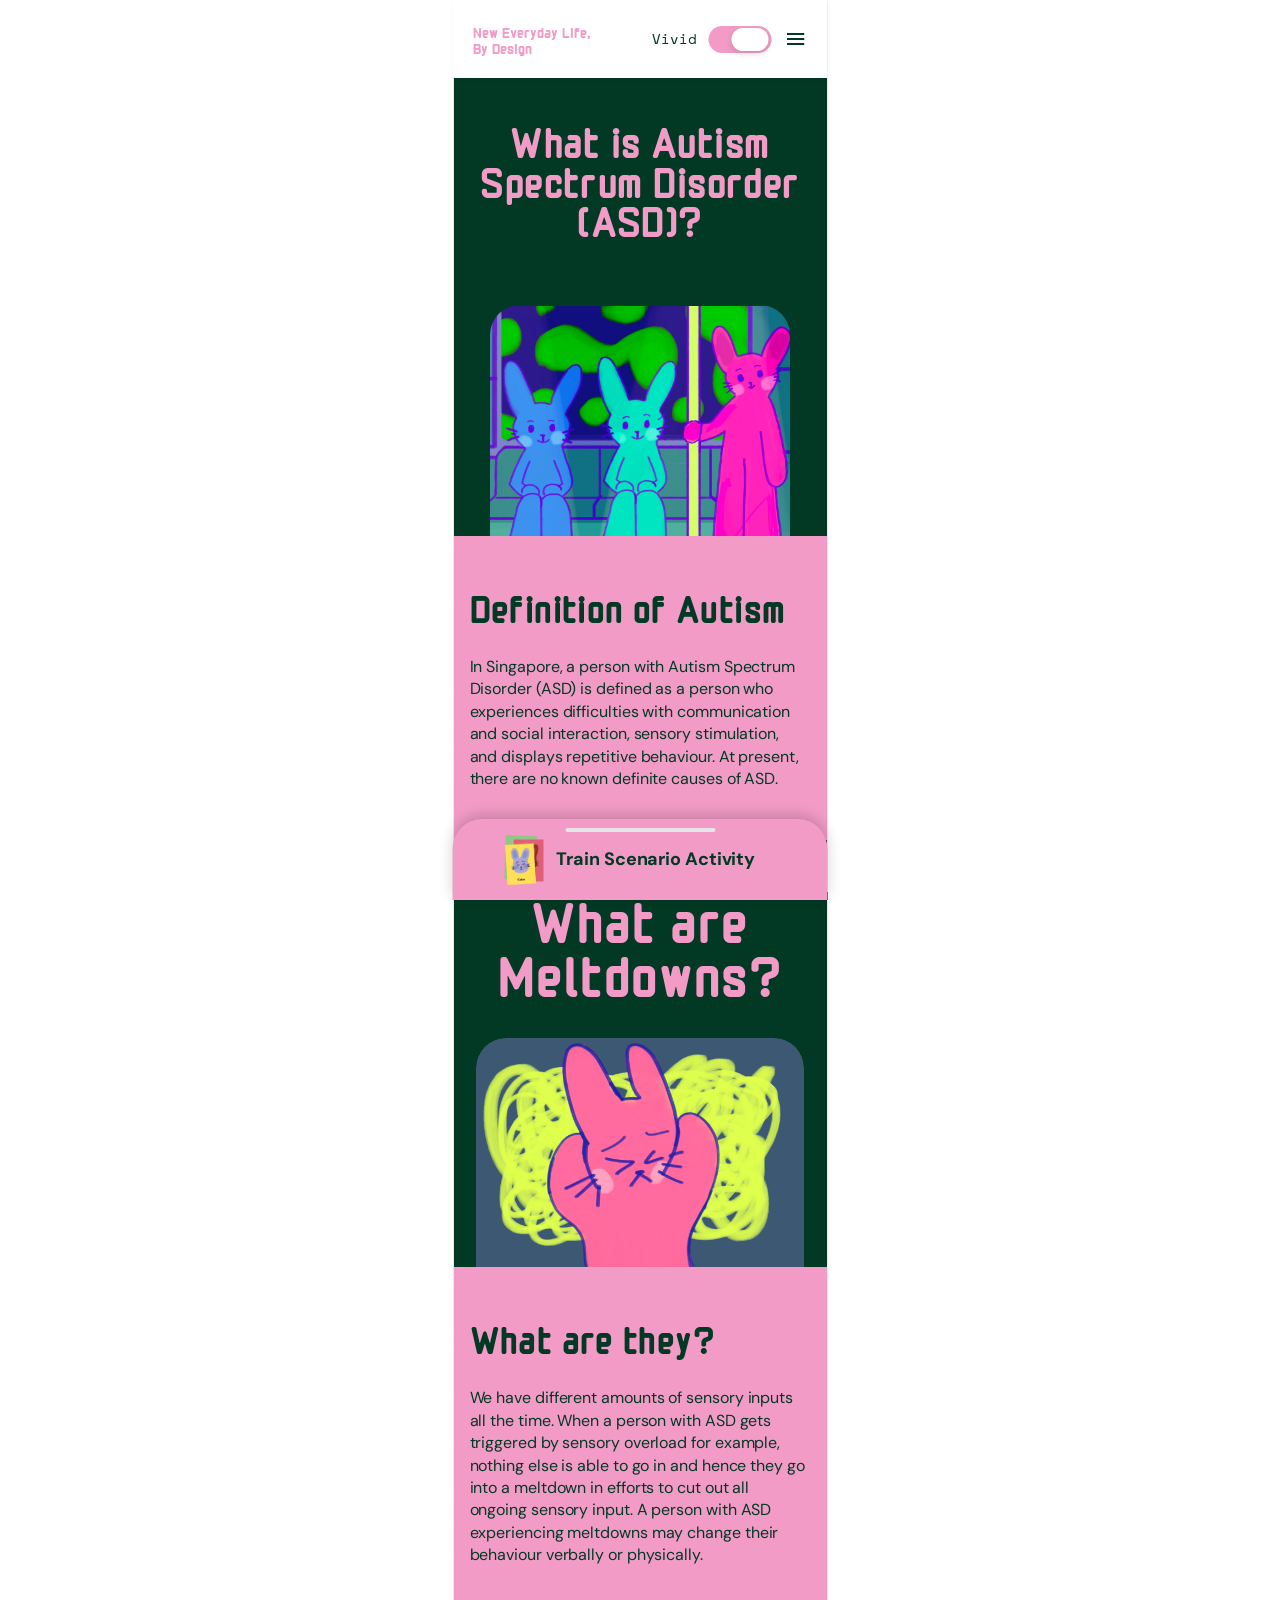
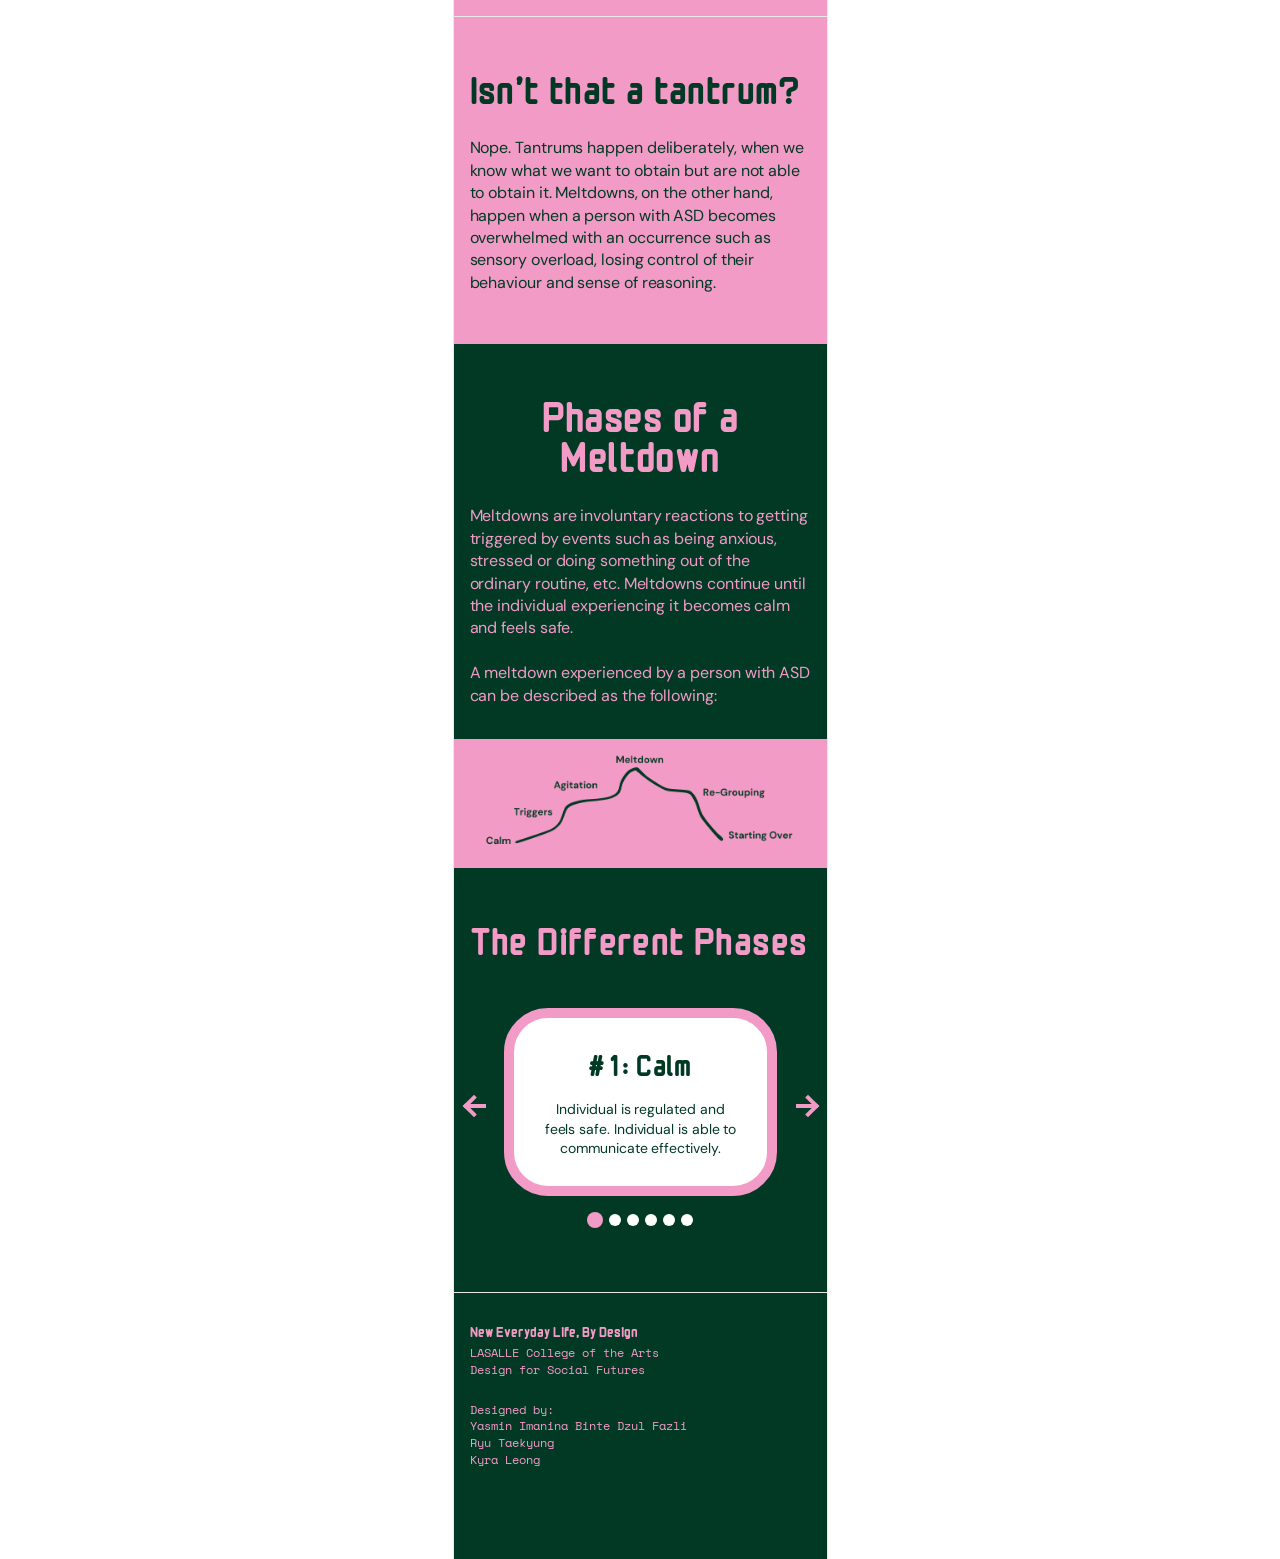
==== commit 32ac6a77: "Update site branding and introduction" ====
--- a/autism-meltdowns.html
+++ b/autism-meltdowns.html
@@ -11,12 +11,12 @@
   <link href="https://fonts.googleapis.com/css2?family=DM+Sans:wght@400;500;700&family=Monomaniac+One&family=Space+Mono&display=swap" rel="stylesheet">
   <link rel="stylesheet" href="styles.css">
 </head>
-<body class="asd-page drawer-page">
+<body class="asd-page">
   <header class="site-header" id="home">
     <input class="menu-state" type="checkbox" id="menu-state" aria-label="Toggle navigation menu">
     <div class="nav-top">
       <a class="brand" href="index.html#home" aria-label="Home">
-        <img src="assets/bunny-icon.png" alt="">
+        <span>New Everyday Life,<br>By Design</span>
       </a>
       <div class="nav-actions">
         <span class="colour-mode-label" aria-hidden="true">Vivid</span>
@@ -97,15 +97,13 @@
 
   <footer class="asd-footer">
     <div class="footer-bottom">
-      <div class="footer-brand" aria-hidden="true">
-        <img src="assets/bunny-icon.png" alt="">
-      </div>
       <div class="credits">
-        <p>LASALLE College of the Arts<br>Design for Social Futures</p>
+        <p><span class="footer-tagline">New Everyday Life, By Design</span><span class="footer-institution">LASALLE College of the Arts<br>Design for Social Futures</span></p>
         <p>Designed by:<br>Yasmin Imanina Binte Dzul Fazli<br>Ryu Taekyung<br>Kyra Leong</p>
       </div>
     </div>
   </footer>
+  <div class="page-bottom-fill" aria-hidden="true"></div>
   <section class="train-drawer" id="train-drawer" aria-label="Train Scenario Activity" data-open="false">
     <button class="train-drawer-toggle" type="button" aria-expanded="false" aria-controls="train-drawer-content">
       <span class="train-drawer-closed-view" aria-hidden="true">
--- a/styles.css
+++ b/styles.css
@@ -138,11 +138,14 @@
 .brand {
   display: inline-flex;
   align-items: center;
+  justify-content: flex-start;
   height: 46px;
+  color: var(--accent);
+  font: 16px/1 var(--display);
   text-decoration: none;
 }
 
-.brand img, .footer-brand img {
+.brand img {
   display: block;
   width: 27px;
   height: 46px;
@@ -268,7 +271,7 @@
 h2 { font-size: 40px; line-height: 1; letter-spacing: .01em; }
 
 .introduction {
-  min-height: 0;
+  min-height: 356px;
   padding: 50px 16px;
   display: flex;
   flex-direction: column;
@@ -278,7 +281,7 @@
 }
 
 .introduction h2 { width: 100%; color: var(--surface); }
-.intro-copy { width: 100%; max-width: 760px; min-height: 376px; }
+.intro-copy { width: 100%; max-width: 760px; min-height: 0; }
 .intro-copy p, .cabin-description p { margin: 0 0 18px; font-size: 16px; letter-spacing: -.08px; }
 .intro-copy p:last-child, .cabin-description p:last-child { margin-bottom: 0; }
 
@@ -428,8 +431,7 @@
   color: var(--accent);
 }
 .home-footer { min-height: 366px; padding-bottom: 0; justify-content: flex-start; gap: 40px; }
-.drawer-page { padding-bottom: 81px; }
-.home-bottom-fill { width: min(100%, 375px); height: 81px; margin-inline: auto; background: #023924; }
+.page-bottom-fill { width: min(100%, 375px); height: 81px; margin-inline: auto; background: #023924; }
 
 .train-drawer {
   position: fixed;
@@ -556,10 +558,10 @@
 .footer-nav a { font-size: 14px; font-weight: 700; text-decoration: none; transition: color .18s ease; }
 .footer-nav a:active { color: var(--white); }
 .footer-bottom { min-height: 129px; display: flex; align-items: center; justify-content: space-between; gap: 20px; }
-.home-footer .footer-bottom { width: calc(100% + 32px); height: 186px; min-height: 186px; margin-inline: -16px; padding: 39px 16px 0; border-top: 1px solid var(--line); }
-.footer-brand { display: inline-flex; align-items: center; }
-.footer-brand img { width: 40px; height: 67px; }
-.credits { display: flex; flex-direction: column; align-items: flex-end; gap: 23px; text-align: right; font: 12px/1.4 var(--mono); }
+.home-footer .footer-bottom { width: calc(100% + 32px); height: 186px; min-height: 186px; margin-inline: -16px; padding: 27px 16px 0; border-top: 1px solid var(--line); }
+.credits { display: flex; flex-direction: column; align-items: flex-start; gap: 23px; text-align: left; font: 12px/1.4 var(--mono); }
+.footer-tagline { display: block; margin-bottom: 4px; font: 15px/1.4 var(--display); }
+.footer-institution { display: block; }
 .credits p { margin: 0; }
 
 /* Keep hover feedback limited to devices that actually support hovering. */
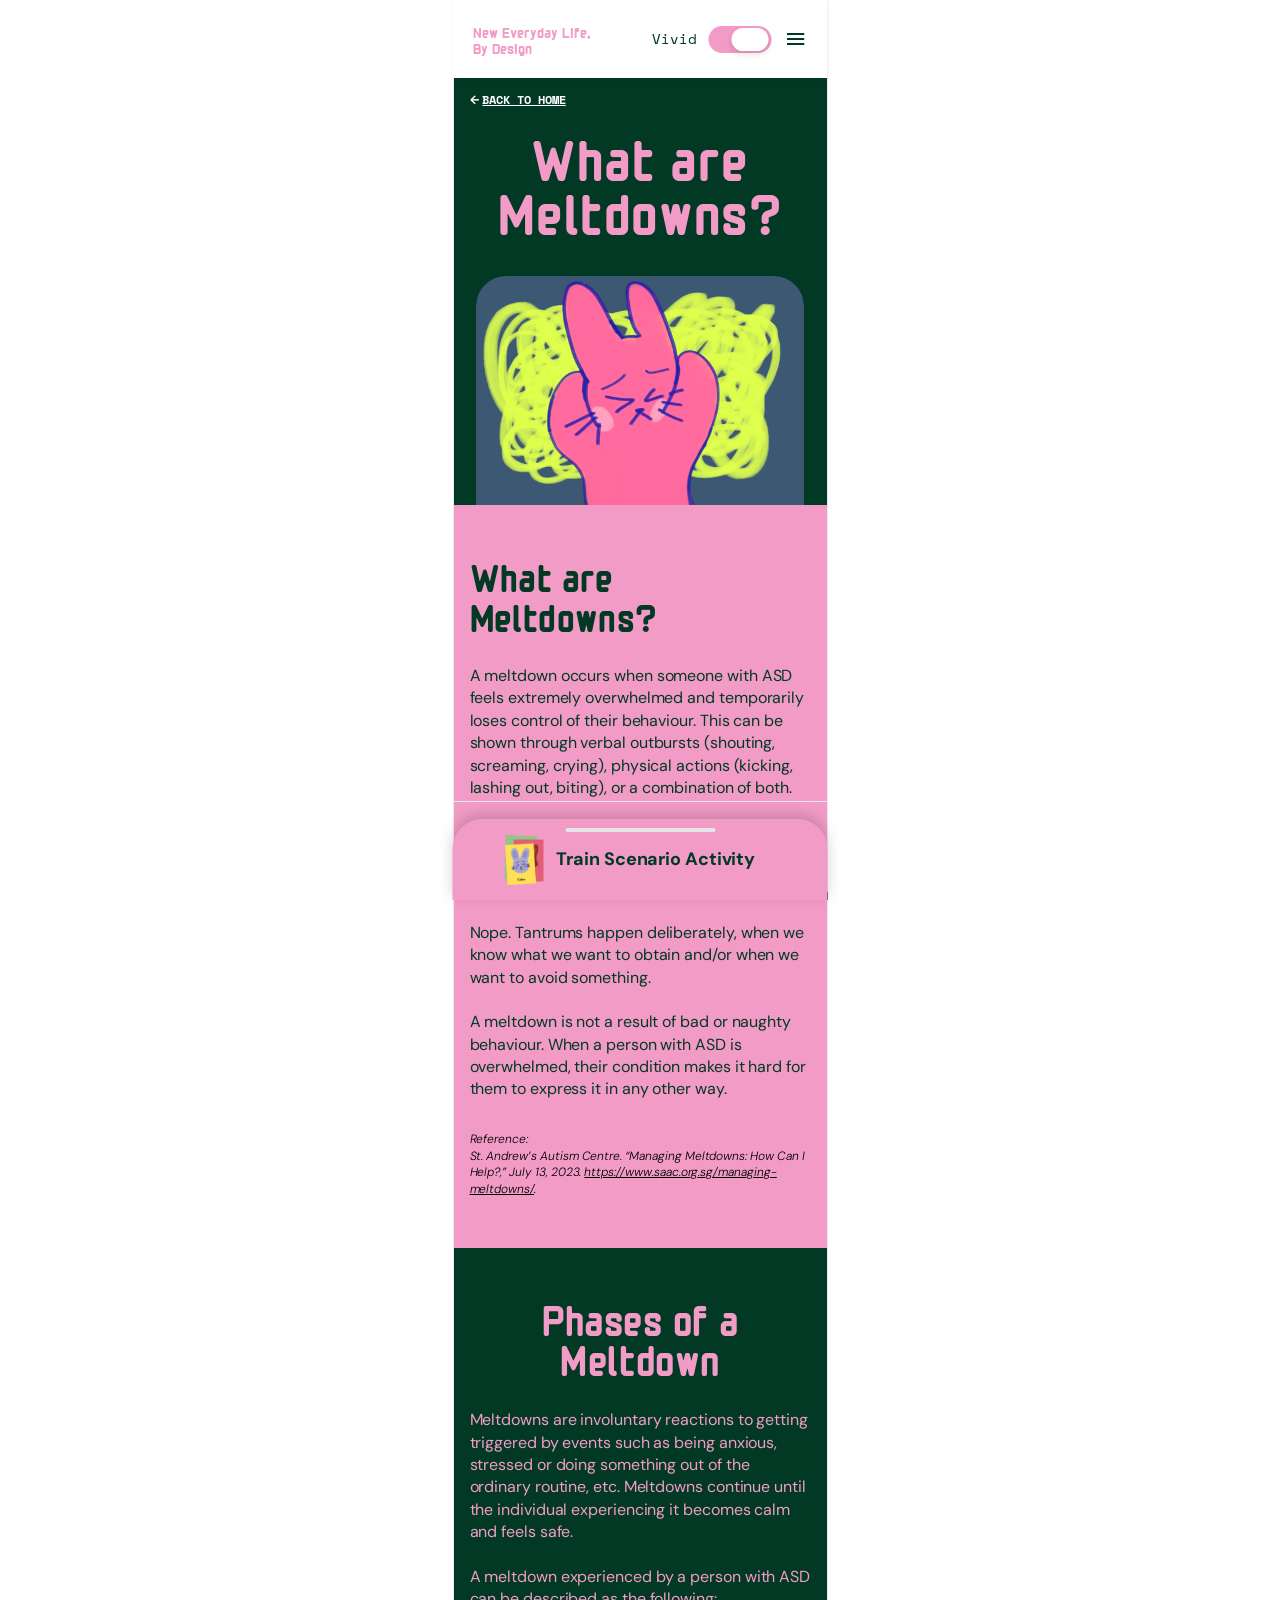
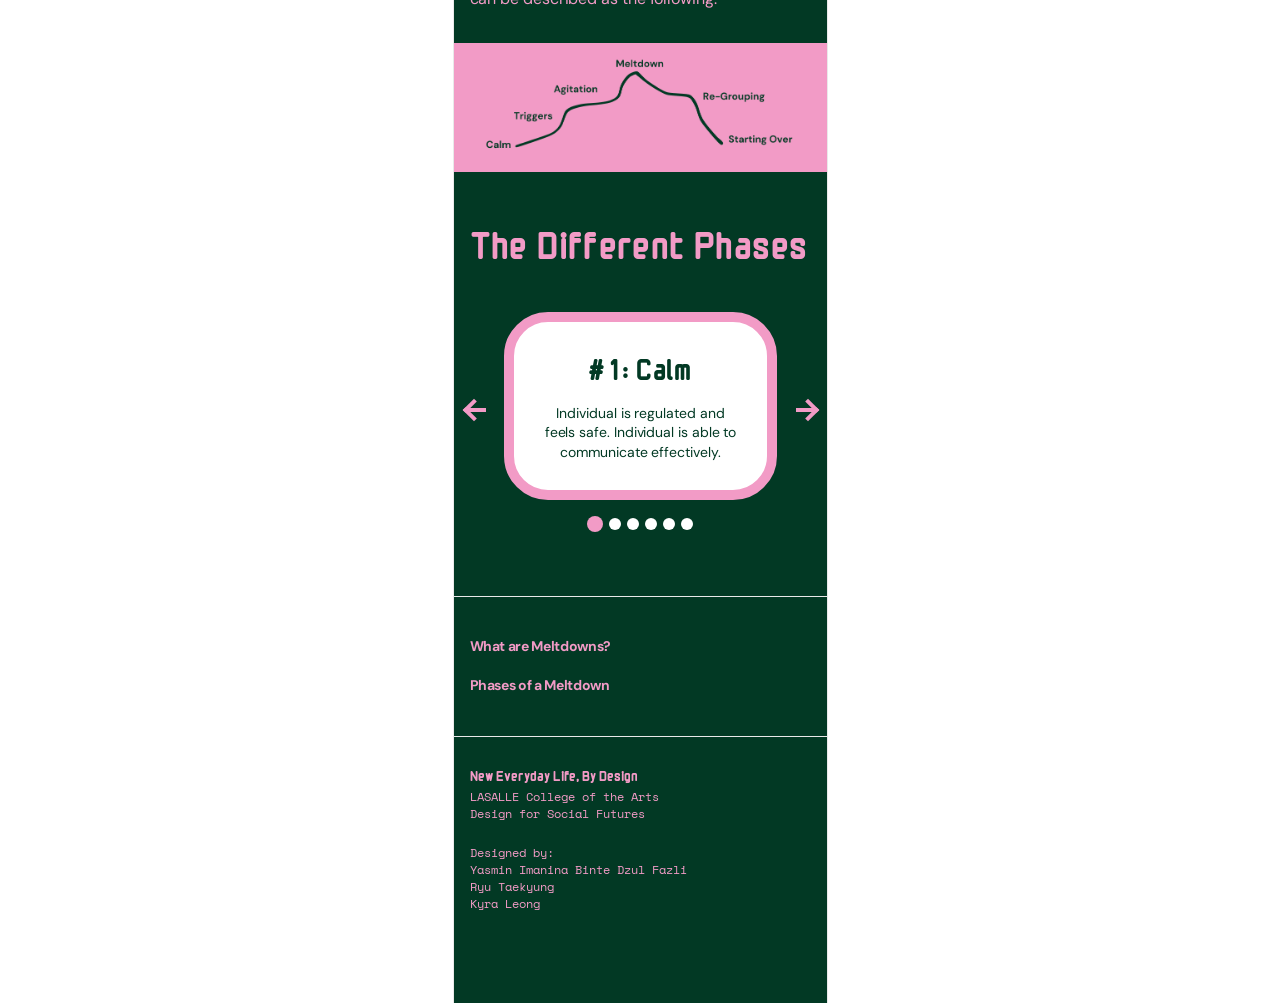
==== commit 097e6196: "Update meltdown guidance and back links" ====
--- a/autism-meltdowns.html
+++ b/autism-meltdowns.html
@@ -8,7 +8,7 @@
   <title>Learn More about Autism and Meltdowns | DSF</title>
   <link rel="preconnect" href="https://fonts.googleapis.com">
   <link rel="preconnect" href="https://fonts.gstatic.com" crossorigin>
-  <link href="https://fonts.googleapis.com/css2?family=DM+Sans:wght@400;500;700&family=Monomaniac+One&family=Space+Mono&display=swap" rel="stylesheet">
+  <link href="https://fonts.googleapis.com/css2?family=DM+Sans:ital,wght@0,300;0,400;0,500;0,700;1,300;1,400;1,500;1,700&family=Monomaniac+One&family=Space+Mono&display=swap" rel="stylesheet">
   <link rel="stylesheet" href="styles.css">
 </head>
 <body class="asd-page">
@@ -29,28 +29,18 @@
 
     <nav class="menu" aria-label="Main navigation">
       <div class="menu-list">
-        <a class="menu-link" href="#definition">Learn More about Autism and Meltdowns</a>
+        <a class="menu-link" href="#meltdowns-title">Learn More about Autism and Meltdowns</a>
         <a class="menu-link" href="https://emotion-cards-carousel.vercel.app/">Train Scenario Activity with Emotion Cards</a>
         <a class="menu-link" href="what-else.html">What Else Can You Do?</a>
       </div>
     </nav>
   </header>
 
+  <div class="back-home-row">
+    <a class="back-home-link" href="index.html#page-top" aria-label="Back to home"><span class="back-home-arrow" aria-hidden="true">←</span><span class="back-home-text">BACK TO HOME</span></a>
+  </div>
+
   <main>
-    <section class="asd-hero" id="page-top" aria-labelledby="asd-title">
-      <h1 id="asd-title">What is Autism<br class="asd-title-break">Spectrum Disorder<br class="asd-title-break">(ASD)?</h1>
-      <div class="asd-hero-art-frame">
-        <div class="asd-hero-art-window">
-          <img src="assets/autism-spectrum-hero.png" alt="Three rabbits on a train, including a pink rabbit standing beside the door">
-        </div>
-      </div>
-    </section>
-
-    <section class="asd-copy asd-definition reveal" id="definition" aria-labelledby="definition-title">
-      <h2 id="definition-title">Definition of Autism</h2>
-      <p>In Singapore, a person with Autism Spectrum Disorder (ASD) is defined as a person who experiences difficulties with communication and social interaction, sensory stimulation, and displays repetitive behaviour. At present, there are no known definite causes of ASD.</p>
-    </section>
-
     <section class="asd-meltdown-hero" aria-labelledby="meltdowns-title">
       <h2 id="meltdowns-title">What are Meltdowns?</h2>
       <div class="asd-meltdown-art-window">
@@ -58,14 +48,21 @@
       </div>
     </section>
 
-    <section class="asd-copy asd-what-are-they reveal" aria-labelledby="what-are-they-title">
-      <h2 id="what-are-they-title">What are they?</h2>
-      <p>We have different amounts of sensory inputs all the time. When a person with ASD gets triggered by sensory overload for example, nothing else is able to go in and hence they go into a meltdown in efforts to cut out all ongoing sensory input. A person with ASD experiencing meltdowns may change their behaviour verbally or physically.</p>
+    <section class="asd-copy asd-what-are-they reveal" aria-labelledby="what-are-meltdowns-description-title">
+      <h2 id="what-are-meltdowns-description-title">What are Meltdowns?</h2>
+      <p>A meltdown occurs when someone with ASD feels extremely overwhelmed and temporarily loses control of their behaviour. This can be shown through verbal outbursts (shouting, screaming, crying), physical actions (kicking, lashing out, biting), or a combination of both.</p>
     </section>
 
     <section class="asd-copy asd-tantrum reveal" aria-labelledby="tantrum-title">
       <h2 id="tantrum-title">Isn’t that a tantrum?</h2>
-      <p>Nope. Tantrums happen deliberately, when we know what we want to obtain but are not able to obtain it. Meltdowns, on the other hand, happen when a person with ASD becomes overwhelmed with an occurrence such as sensory overload, losing control of their behaviour and sense of reasoning.</p>
+      <div class="asd-tantrum-copy">
+        <p>Nope. Tantrums happen deliberately, when we know what we want to obtain and/or when we want to avoid something.</p>
+        <p>A meltdown is not a result of bad or naughty behaviour. When a person with ASD is overwhelmed, their condition makes it hard for them to express it in any other way.</p>
+      </div>
+      <div class="asd-reference">
+        <p>Reference:</p>
+        <p>St. Andrew’s Autism Centre. “Managing Meltdowns: How Can I Help?,” July 13, 2023. <a href="https://www.saac.org.sg/managing-meltdowns/">https://www.saac.org.sg/managing-meltdowns/</a>.</p>
+      </div>
     </section>
 
     <section class="asd-phases-hero" aria-labelledby="phases-title">
@@ -94,6 +91,11 @@
       </div>
     </section>
   </main>
+
+  <nav class="asd-return-nav" aria-label="Meltdown information sections">
+    <a class="asd-return-link" href="#meltdowns-title">What are Meltdowns?</a>
+    <a class="asd-return-link" href="#phases-title">Phases of a Meltdown</a>
+  </nav>
 
   <footer class="asd-footer">
     <div class="footer-bottom">
--- a/styles.css
+++ b/styles.css
@@ -205,6 +205,28 @@
 .menu-link { min-height: 0; padding: 30px 0; display: flex; align-items: center; border-top: 1px solid var(--line); color: var(--green); text-decoration: none; font-size: 14px; font-weight: 700; transition: color .18s ease; }
 .menu-link[href="what-else.html"] { border-bottom: 1px solid var(--line); }
 .menu-link:active { color: var(--surface); }
+.back-home-row {
+  width: 100%;
+  height: 45px;
+  padding: 0 16px;
+  display: flex;
+  align-items: center;
+  background: var(--green);
+}
+.back-home-link {
+  display: inline-flex;
+  align-items: baseline;
+  color: var(--white);
+  font: 700 12px/1.4 var(--mono);
+  letter-spacing: -.005em;
+  text-decoration: none;
+}
+.back-home-arrow {
+  margin-right: 4px;
+  font: 700 12px/1.4 var(--body);
+}
+.back-home-text { text-decoration: underline; text-underline-offset: 1px; }
+.back-home-link:active { color: var(--accent); }
 
 .button {
   min-height: 46px;
@@ -237,7 +259,6 @@
   overflow: hidden;
   background: var(--green);
 }
-
 .hero h1 {
   width: 100%;
   margin: 0;
@@ -296,7 +317,7 @@
 }
 .definition-section h2 { color: var(--green); }
 .definition-copy { max-width: 760px; margin: 0; font-size: 16px; line-height: 1.4; letter-spacing: -.08px; }
-.definition-reference { max-width: 760px; margin: 0; font-size: 10px; font-style: italic; font-weight: 300; line-height: 1.4; letter-spacing: -.05px; }
+.definition-reference { max-width: 760px; margin: 0; font-size: 12px; font-style: italic; font-weight: 300; line-height: 1.4; letter-spacing: -.05px; }
 .cabin-section {
   padding: 0 16px 100px;
   background: var(--green);
@@ -571,13 +592,18 @@
   .menu-link:hover { color: var(--accent); }
   .button-accent:hover { background: var(--green); }
   .button-dark:hover { background: var(--surface); }
-  .footer-nav a:hover { color: var(--white); }
+  .footer-nav a:hover,
+  .support-return-link:hover,
+  .asd-return-link:hover { color: var(--white); }
 }
 
 .menu-close:focus-visible,
 .menu-link:focus-visible,
 .button:focus-visible,
+.back-home-link:focus-visible,
 .footer-nav a:focus-visible,
+.support-return-link:focus-visible,
+.asd-return-link:focus-visible,
 .brand:focus-visible {
   outline: 2px solid var(--accent);
   outline-offset: 4px;
@@ -599,7 +625,7 @@
 /* What Else Can You Do? — Figma mobile frame */
 body.support-page { padding-top: 78px; background: var(--white); color: var(--white); }
 .support-guidance { width: 100%; padding: 60px 32px 80px; }
-.support-for-self { background: var(--green); }
+.support-for-self { padding-top: 0; background: var(--green); }
 .support-for-others { background: var(--accent); color: var(--green); }
 .support-intro { display: flex; flex-direction: column; gap: 40px; margin-bottom: 20px; }
 .support-intro h1 { margin: 0; font: 400 60px/.9 var(--display); letter-spacing: .01em; overflow-wrap: anywhere; }
@@ -608,7 +634,7 @@
 .support-intro p { margin: 0; font: 400 16px/1.4 var(--body); letter-spacing: -.005em; }
 .support-list { display: flex; flex-direction: column; gap: 0; margin: 0; padding: 0; list-style: none; }
 .support-step { min-width: 0; }
-.support-step > img, .support-image-pair img { display: block; width: 100%; height: 217px; object-fit: cover; }
+.support-step > img, .support-image-pair img { display: block; width: 100%; height: 217px; border-radius: 30px; object-fit: cover; }
 .support-image-pair { display: flex; flex-direction: column; gap: 11px; }
 .support-step-copy { display: flex; align-items: flex-start; gap: 20px; padding: 20px 0; font: 400 16px/1.4 var(--body); letter-spacing: -.005em; }
 .support-number { flex: 0 0 auto; font-weight: 700; }
@@ -619,6 +645,29 @@
 .support-caption { font: 400 12px/1.4 var(--mono); letter-spacing: -.01em; }
 .support-caption p + p { margin-top: 3px; }
 .support-caption ul { margin: 0; padding-left: 18px; }
+.support-reference { margin: 0; color: inherit; font: italic 300 12px/1.4 var(--body); letter-spacing: -.06px; }
+.support-reference a { color: inherit; }
+.support-return-nav {
+  min-height: 168px;
+  padding: 40px 16px;
+  display: flex;
+  flex-direction: column;
+  align-items: flex-start;
+  justify-content: center;
+  gap: 20px;
+  border-bottom: 1px solid var(--line);
+  background: var(--green);
+}
+.support-return-link {
+  color: var(--accent);
+  font-size: 14px;
+  font-weight: 700;
+  line-height: 1.4;
+  letter-spacing: -.35px;
+  text-decoration: none;
+  transition: color .18s ease;
+}
+.support-return-link:active { color: var(--white); }
 .support-footer { min-height: 186px; height: 186px; border-top: 0; }
 
 @media (prefers-reduced-motion: reduce) {
@@ -627,7 +676,7 @@
 }
 
 /* Learn More about Autism and Meltdowns page */
-body.asd-page { background: var(--white); color: var(--green); }
+body.asd-page { padding-top: 78px; background: var(--white); color: var(--green); }
 .asd-hero {
   width: 100%;
   height: 536px;
@@ -691,8 +740,8 @@
 .asd-definition { min-height: 296px; }
 .asd-meltdown-hero {
   width: 100%;
-  height: 427px;
-  padding: 50px 6px 0;
+  height: 382px;
+  padding: 5px 6px 0;
   display: flex;
   flex-direction: column;
   align-items: center;
@@ -727,8 +776,32 @@
   object-fit: cover;
   border-radius: 30px 30px 0 0;
 }
-.asd-what-are-they { min-height: 348px; border-bottom: 1px solid var(--line); }
+.asd-what-are-they {
+  width: min(100%, 375px);
+  height: 297px;
+  min-height: 297px;
+  padding: 50px 16px 42px;
+  box-sizing: border-box;
+  border-bottom: 1px solid var(--line);
+}
 .asd-tantrum { min-height: 310px; }
+.asd-tantrum-copy {
+  display: flex;
+  flex-direction: column;
+  gap: 22px;
+}
+.asd-tantrum-copy p { margin: 0; }
+.asd-reference {
+  color: #000;
+  font: italic 300 12px/1.4 var(--body);
+  letter-spacing: -.004em;
+}
+.asd-reference p {
+  margin: 0;
+  font: inherit;
+  letter-spacing: inherit;
+}
+.asd-reference a { color: inherit; }
 .asd-phases-hero {
   width: 100%;
   min-height: 461px;
@@ -878,6 +951,25 @@
   background: var(--green);
 }
 .asd-footer .footer-bottom { min-height: 129px; }
+.asd-return-nav {
+  padding: 40px 16px;
+  display: flex;
+  flex-direction: column;
+  align-items: flex-start;
+  gap: 20px;
+  border-top: 1px solid var(--line);
+  background: var(--green);
+}
+.asd-return-link {
+  color: var(--accent);
+  font-size: 14px;
+  font-weight: 700;
+  line-height: 1.4;
+  letter-spacing: -.35px;
+  text-decoration: none;
+  transition: color .18s ease;
+}
+.asd-return-link:active { color: var(--white); }
 
 :root[data-colour-mode="calm"] img { filter: saturate(.65); }
 :root[data-colour-mode="calm"] .menu-toggle img { filter: saturate(.45); }
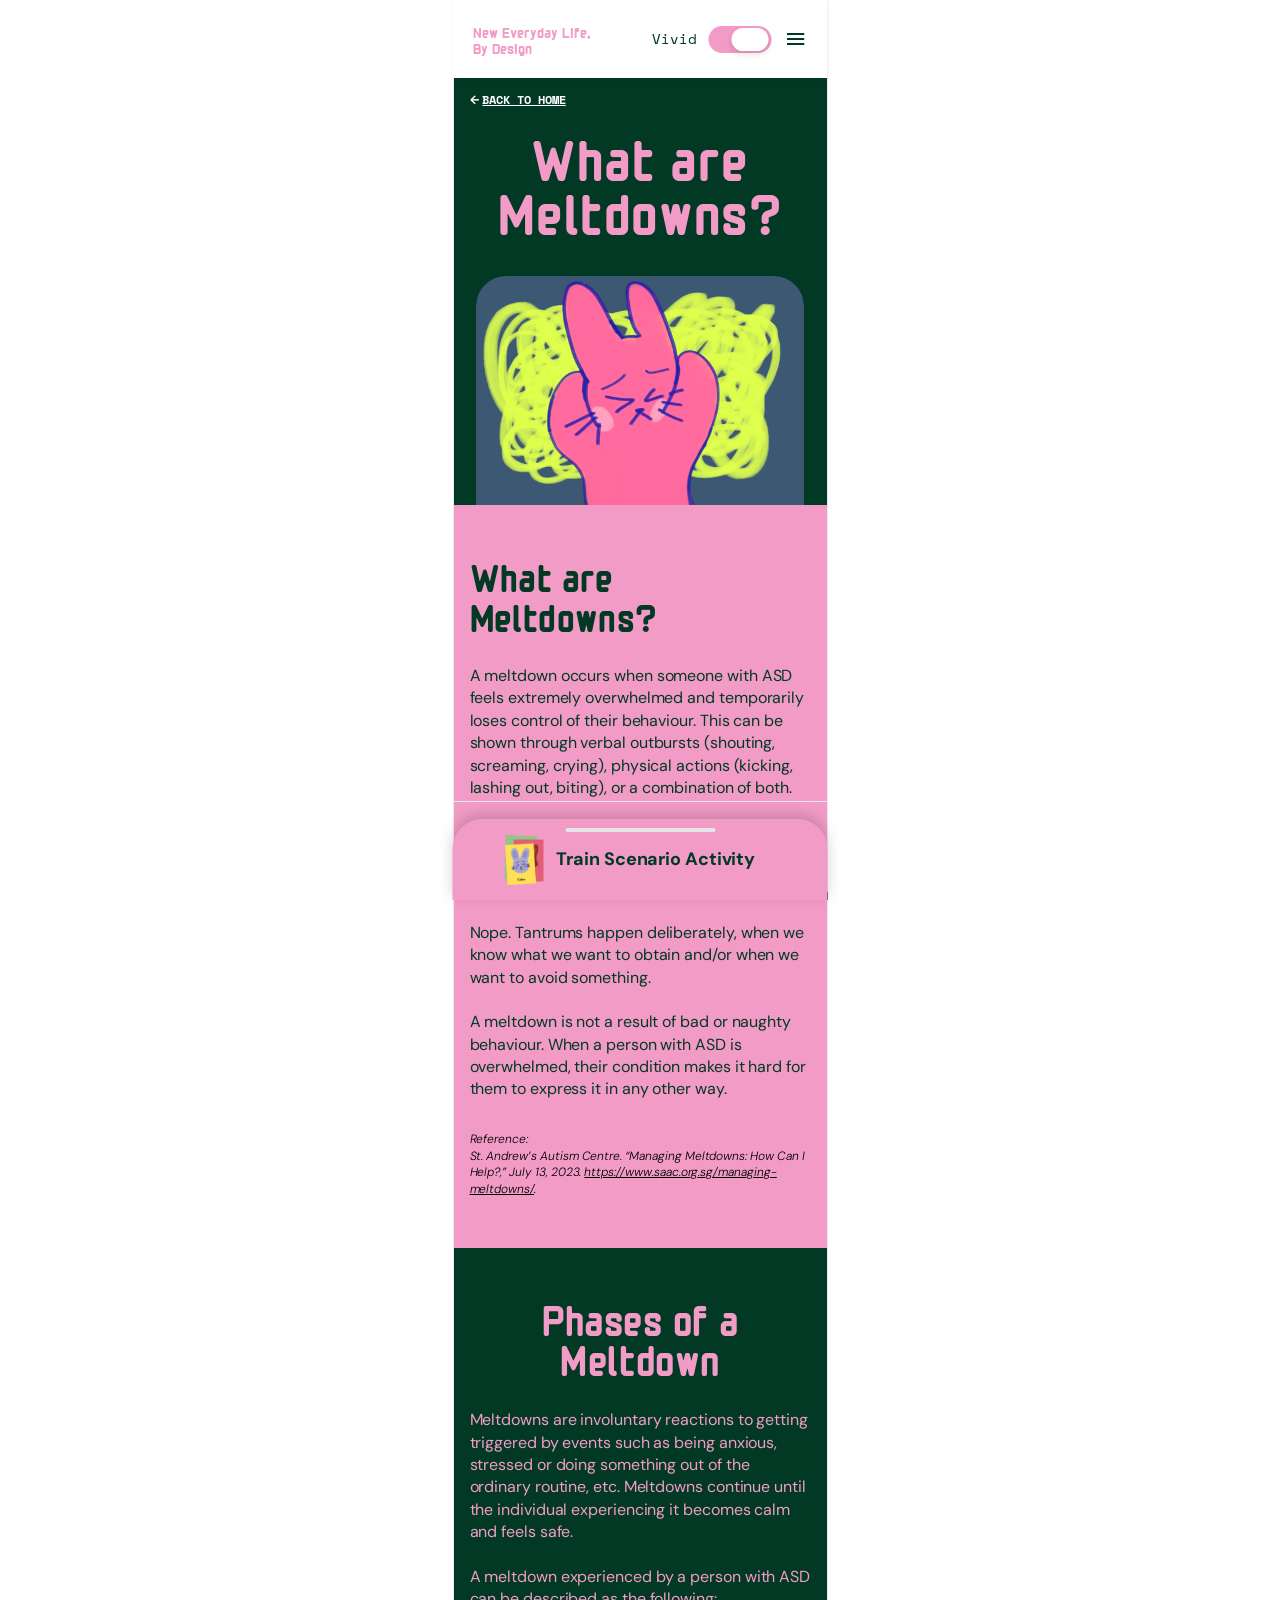
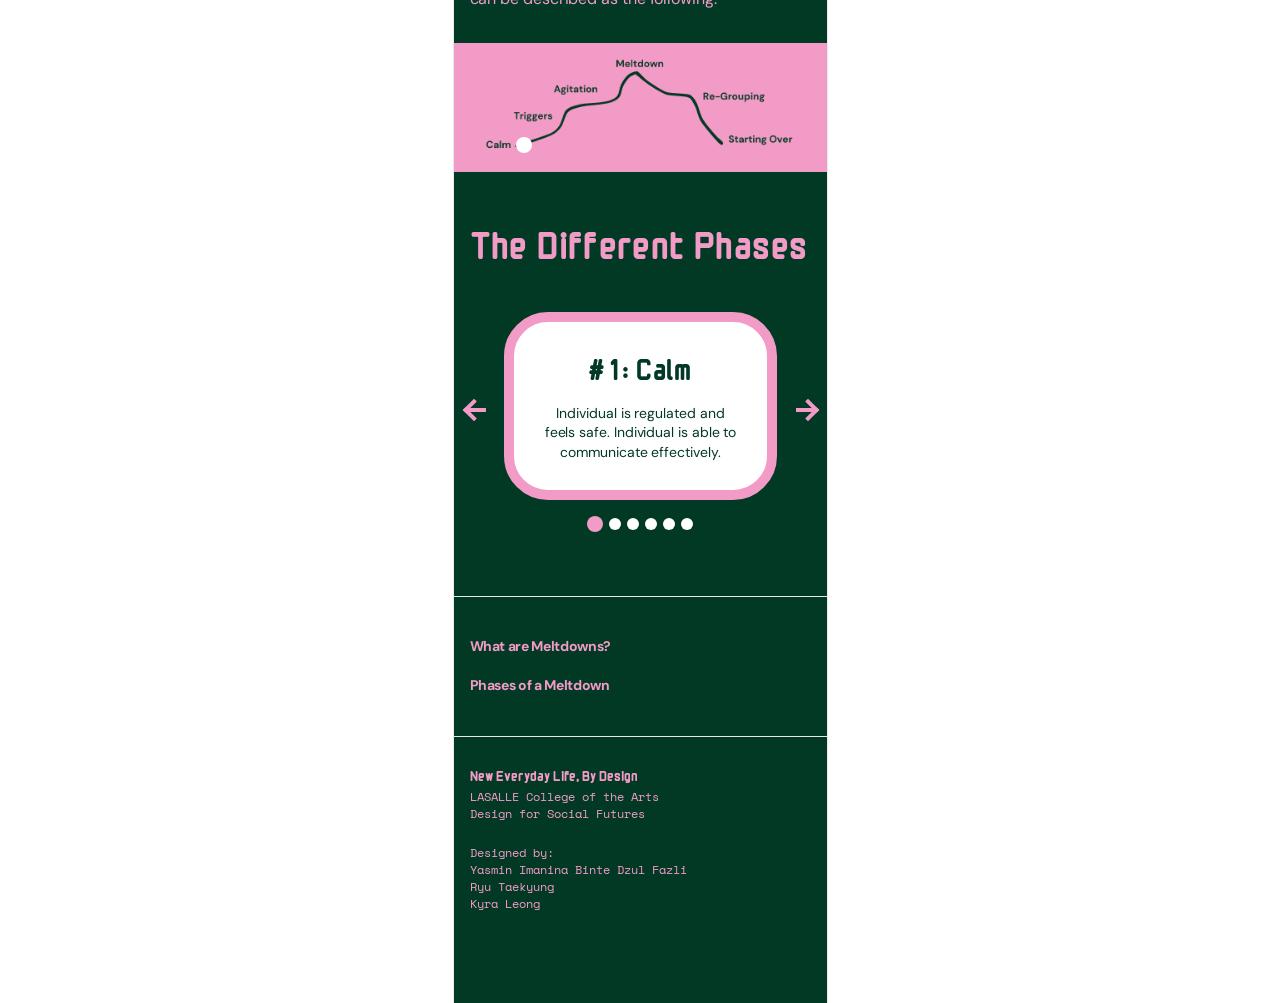
==== commit 8a29b488: "Animate the phase marker with the carousel" ====
--- a/autism-meltdowns.html
+++ b/autism-meltdowns.html
@@ -68,7 +68,10 @@
     <section class="asd-phases-hero" aria-labelledby="phases-title">
       <h2 id="phases-title">Phases of a Meltdown</h2>
       <p>Meltdowns are involuntary reactions to getting triggered by events such as being anxious, stressed or doing something out of the ordinary routine, etc. Meltdowns continue until the individual experiencing it becomes calm and feels safe.<br><br>A meltdown experienced by a person with ASD can be described as the following:</p>
-      <img src="assets/meltdown-phases.png" alt="A diagram showing the phases of a meltdown: Calm, Triggers, Agitation, Meltdown, Re-Grouping, and Starting Over">
+      <div class="phase-diagram">
+        <img src="assets/meltdown-phases.png" alt="A diagram showing the phases of a meltdown: Calm, Triggers, Agitation, Meltdown, Re-Grouping, and Starting Over">
+        <span class="phase-marker" data-phase-marker aria-hidden="true"><img src="assets/phase-marker.svg" alt=""></span>
+      </div>
     </section>
 
     <section class="asd-phase-carousel" aria-labelledby="phase-list-title">
@@ -138,6 +141,9 @@
       const title = carousel.querySelector('[data-phase-title]');
       const description = carousel.querySelector('[data-phase-description]');
       const dots = [...carousel.querySelectorAll('[data-phase-dot]')];
+      const marker = document.querySelector('[data-phase-marker]');
+      const markerPositions = [[62, 94], [104, 66], [158, 43], [174, 26], [230, 47], [258, 89]];
+      const markerDistances = [0, 21, 45, 55, 80, 100];
       let activeSlide = Number(carousel.dataset.activeSlide) || 0;
 
       const showPhase = (index) => {
@@ -146,6 +152,10 @@
         carousel.querySelector('.phase-card').dataset.phaseIndex = String(activeSlide);
         title.textContent = `#${activeSlide + 1}: ${phases[activeSlide][0]}`;
         description.textContent = phases[activeSlide][1];
+        const [markerX, markerY] = markerPositions[activeSlide];
+        marker.style.setProperty('--marker-x', `${markerX}px`);
+        marker.style.setProperty('--marker-y', `${markerY}px`);
+        marker.style.setProperty('--marker-distance', `${markerDistances[activeSlide]}%`);
         dots.forEach((dot, dotIndex) => {
           if (dotIndex === activeSlide) dot.setAttribute('aria-current', 'true');
           else dot.removeAttribute('aria-current');
@@ -156,6 +166,7 @@
         button.addEventListener('click', () => showPhase(activeSlide + Number(button.dataset.phaseDirection)));
       });
       dots.forEach((dot) => dot.addEventListener('click', () => showPhase(Number(dot.dataset.phaseDot))));
+      showPhase(activeSlide);
     })();
   </script>
   <div class="scroll-progress" role="progressbar" aria-label="Page scroll progress" aria-valuemin="0" aria-valuemax="100" aria-valuenow="0"><span></span></div>
--- a/styles.css
+++ b/styles.css
@@ -673,6 +673,7 @@
 @media (prefers-reduced-motion: reduce) {
   html { scroll-behavior: auto; }
   *, *::before, *::after { animation: none !important; scroll-behavior: auto !important; }
+  .phase-marker { transition: none !important; }
 }
 
 /* Learn More about Autism and Meltdowns page */
@@ -821,7 +822,36 @@
   font: 400 16px/1.4 var(--body);
   letter-spacing: -.005em;
 }
-.asd-phases-hero > img { width: 100%; height: 129px; margin-top: auto; object-fit: cover; }
+.phase-diagram {
+  position: relative;
+  width: 100%;
+  height: 129px;
+  flex: 0 0 129px;
+  margin-top: auto;
+}
+.phase-diagram > img { display: block; width: 100%; height: 100%; object-fit: cover; }
+.phase-marker {
+  position: absolute;
+  top: 0;
+  left: 0;
+  width: 16px;
+  height: 16px;
+  transform: translate3d(var(--marker-x, 62px), var(--marker-y, 94px), 0);
+  transition: transform .55s cubic-bezier(.22, .61, .36, 1);
+  pointer-events: none;
+  z-index: 1;
+}
+.phase-marker > img { display: block; }
+@supports (offset-path: path("M 0 0 L 1 1")) {
+  .phase-marker {
+    transform: none;
+    offset-path: path("M 70 102 C 88 97, 101 94, 112 74 C 127 54, 147 62, 166 51 C 174 45, 170 31, 182 34 C 199 46, 219 56, 238 55 C 252 55, 251 78, 266 97");
+    offset-anchor: center;
+    offset-rotate: 0deg;
+    offset-distance: var(--marker-distance, 0%);
+    transition: offset-distance .55s cubic-bezier(.22, .61, .36, 1);
+  }
+}
 .asd-phase-carousel {
   width: 100%;
   min-height: 424px;
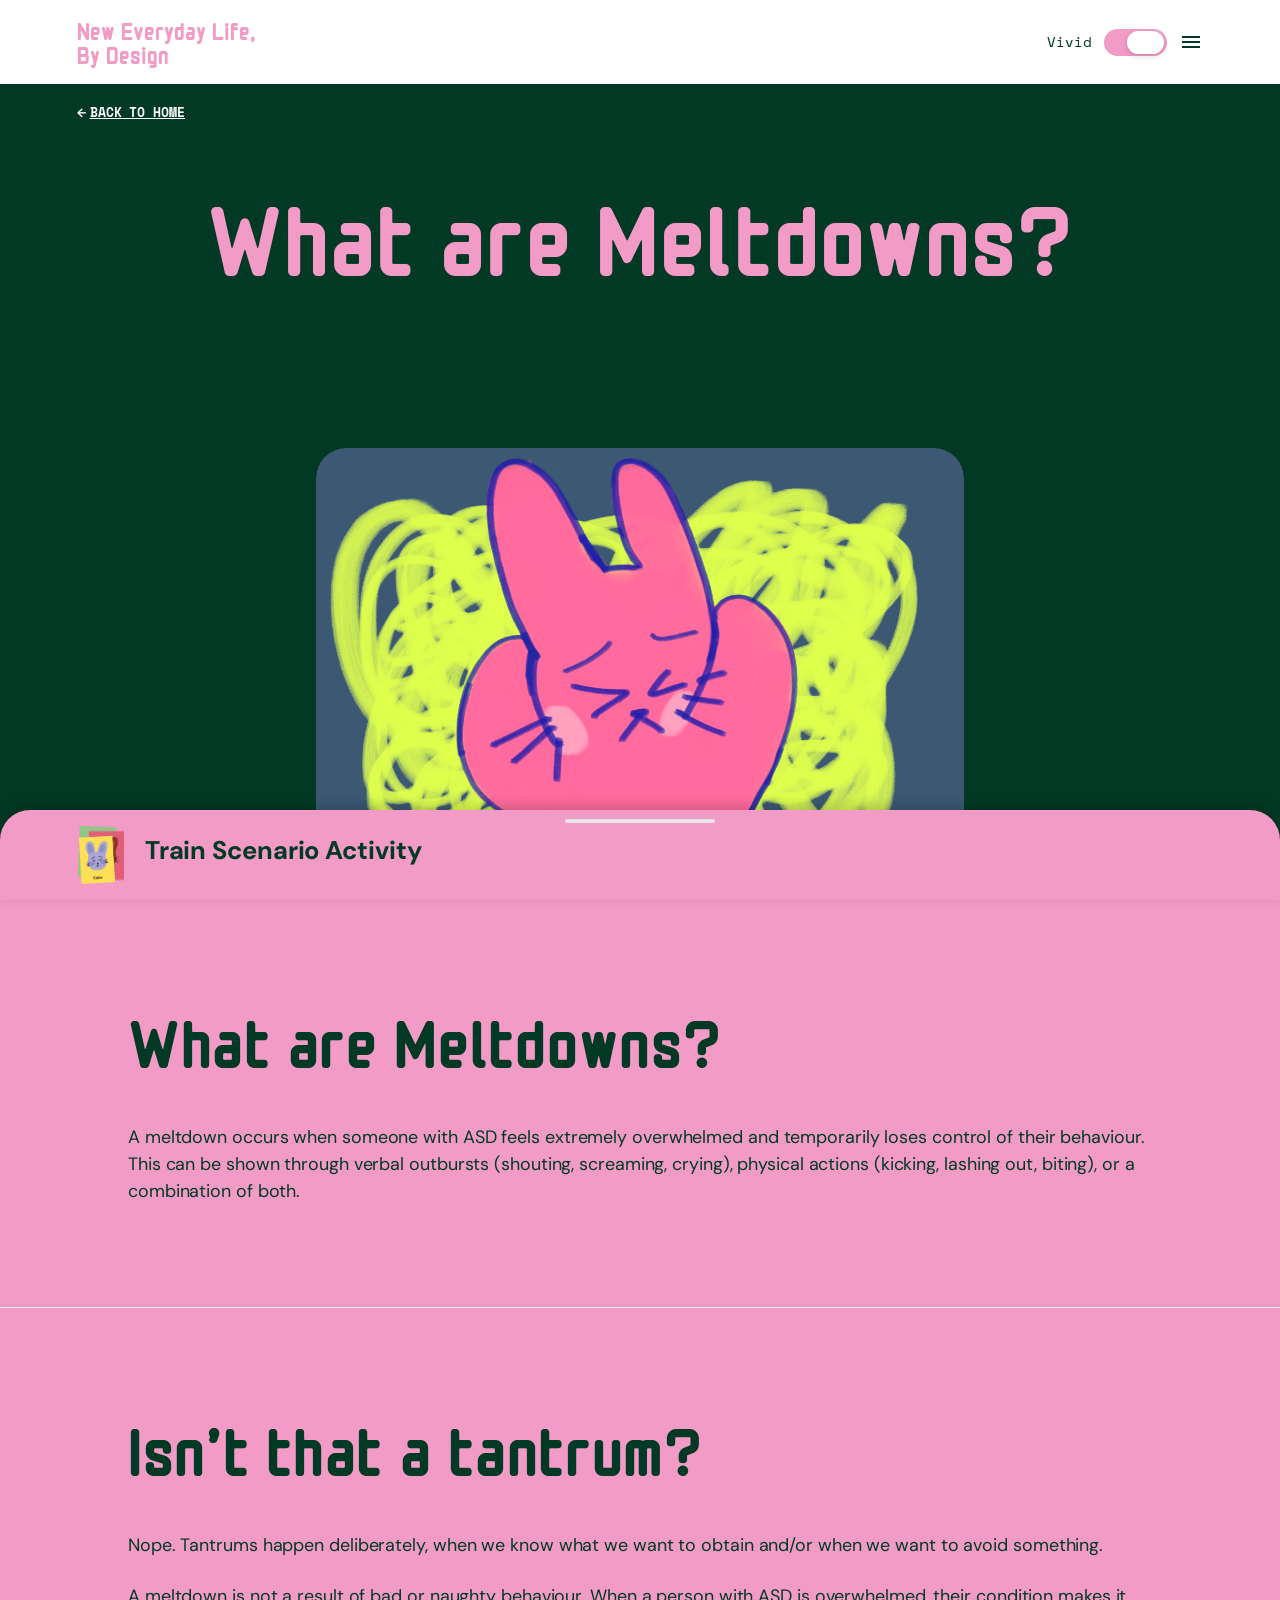
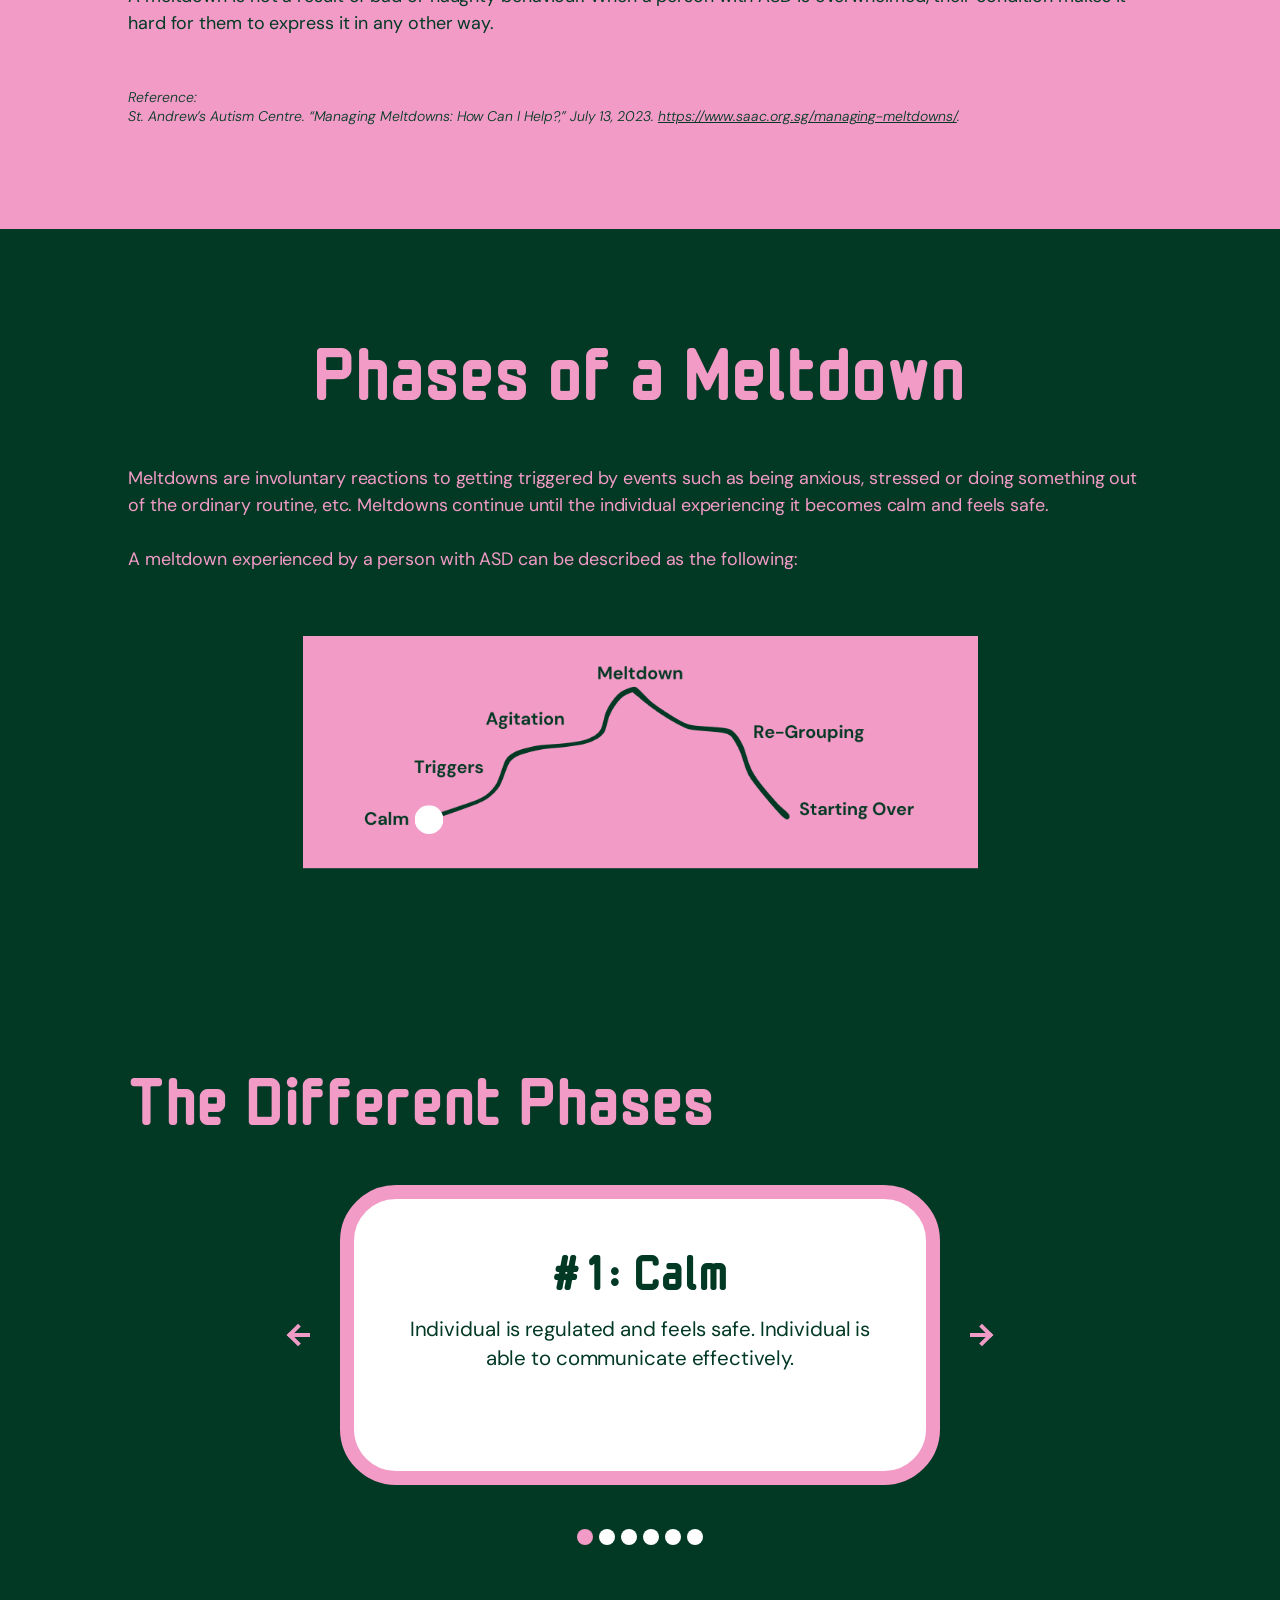
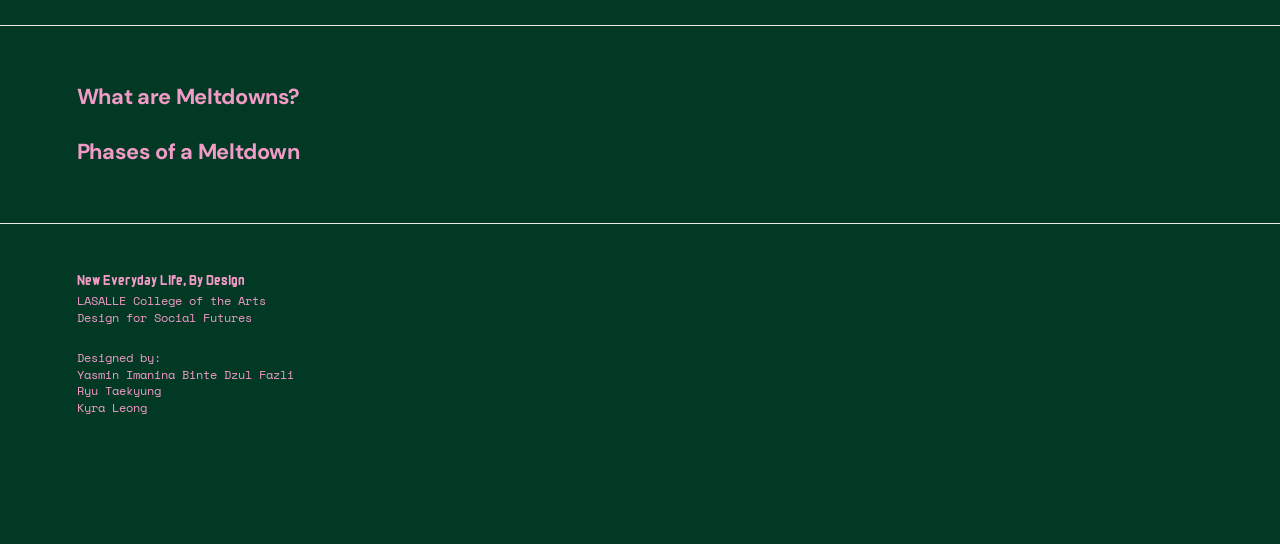
==== commit b1ab716d: "Add swipe navigation to ASD phase carousel" ====
--- a/autism-meltdowns.html
+++ b/autism-meltdowns.html
@@ -142,9 +142,11 @@
       const description = carousel.querySelector('[data-phase-description]');
       const dots = [...carousel.querySelectorAll('[data-phase-dot]')];
       const marker = document.querySelector('[data-phase-marker]');
+      const phaseCard = carousel.querySelector('.phase-card');
       const markerPositions = [[62, 94], [104, 66], [158, 43], [174, 26], [230, 47], [258, 89]];
       const markerDistances = [0, 21, 45, 55, 80, 100];
       let activeSlide = Number(carousel.dataset.activeSlide) || 0;
+      let swipeStart = null;
 
       const showPhase = (index) => {
         activeSlide = (index + phases.length) % phases.length;
@@ -166,6 +168,21 @@
         button.addEventListener('click', () => showPhase(activeSlide + Number(button.dataset.phaseDirection)));
       });
       dots.forEach((dot) => dot.addEventListener('click', () => showPhase(Number(dot.dataset.phaseDot))));
+
+      phaseCard.addEventListener('pointerdown', (event) => {
+        if (event.pointerType === 'mouse') return;
+        swipeStart = { x: event.clientX, y: event.clientY, pointerId: event.pointerId };
+        phaseCard.setPointerCapture(event.pointerId);
+      });
+      phaseCard.addEventListener('pointerup', (event) => {
+        if (!swipeStart || swipeStart.pointerId !== event.pointerId) return;
+        const deltaX = event.clientX - swipeStart.x;
+        const deltaY = event.clientY - swipeStart.y;
+        swipeStart = null;
+        if (Math.abs(deltaX) < 40 || Math.abs(deltaX) < Math.abs(deltaY) * 1.2) return;
+        showPhase(activeSlide + (deltaX < 0 ? 1 : -1));
+      });
+      phaseCard.addEventListener('pointercancel', () => { swipeStart = null; });
       showPhase(activeSlide);
     })();
   </script>
--- a/styles.css
+++ b/styles.css
@@ -22,11 +22,14 @@
 html {
   scroll-behavior: smooth;
   scroll-padding-top: 90px;
+  overflow-x: hidden;
+  overflow-x: clip;
 }
 
 body {
+  width: 100%;
   margin: 0;
-  max-width: 375px;
+  max-width: none;
   margin-inline: auto;
   border-inline: 0;
   background: var(--white);
@@ -34,13 +37,6 @@
   font-family: var(--body);
   font-size: 16px;
   line-height: 1.4;
-}
-
-/* Keep the mobile canvas clean; show its frame only when there is extra room. */
-@media (min-width: 768px) {
-  body {
-    border-inline: 1px solid var(--line);
-  }
 }
 
 button, input { font: inherit; }
@@ -275,7 +271,7 @@
   height: 233px;
   flex: 0 0 233px;
   overflow: hidden;
-  border-radius: 8px;
+  border-radius: 30px 30px 0 0;
   background: var(--green);
 }
 
@@ -290,6 +286,8 @@
 
 h2, h3 { margin: 0; font-family: var(--display); font-weight: 400; }
 h2 { font-size: 40px; line-height: 1; letter-spacing: .01em; }
+
+main p { text-wrap: pretty; }
 
 .introduction {
   min-height: 356px;
@@ -339,7 +337,7 @@
   width: 100%;
   max-width: 343px;
   height: 273px;
-  margin: 0 0 50px;
+  margin: 0 auto 50px;
 }
 .cabin-carousel-viewport {
   width: 100%;
@@ -636,6 +634,7 @@
 .support-step { min-width: 0; }
 .support-step > img, .support-image-pair img { display: block; width: 100%; height: 217px; border-radius: 30px; object-fit: cover; }
 .support-image-pair { display: flex; flex-direction: column; gap: 11px; }
+.support-image-pair-dots { display: none; }
 .support-step-copy { display: flex; align-items: flex-start; gap: 20px; padding: 20px 0; font: 400 16px/1.4 var(--body); letter-spacing: -.005em; }
 .support-number { flex: 0 0 auto; font-weight: 700; }
 .support-step-copy > div { min-width: 0; flex: 1; }
@@ -879,6 +878,7 @@
   position: relative;
   width: 100%;
   height: 188px;
+  touch-action: pan-y;
   overflow: hidden;
   border: 10px solid var(--accent);
   border-radius: 44px;
@@ -1009,3 +1009,393 @@
 :root[data-colour-mode="calm"] .button-accent:hover,
 :root[data-colour-mode="calm"] .button-accent:active { color: var(--white); }
 
+@media (max-width: 767px) {
+  .site-header,
+  .scroll-progress,
+  .train-drawer,
+  .page-bottom-fill { width: 100%; }
+  .asd-what-are-they { width: 100%; }
+  .phase-diagram { max-width: 375px; margin-inline: auto; }
+}
+
+/* Tablet and desktop layout. The page sections retain their existing order. */
+@media (min-width: 600px) {
+  :root {
+    --large-page-gutter: clamp(32px, 6vw, 104px);
+    --large-nav-height: clamp(84px, 8vh, 104px);
+  }
+
+  body { width: 100%; max-width: none; }
+
+  .site-header {
+    left: 0;
+    right: 0;
+    width: 100%;
+    padding-inline: var(--large-page-gutter);
+    transform: none;
+  }
+  .nav-top { height: var(--large-nav-height); }
+  .brand { font-size: clamp(18px, 2vw, 24px); }
+  .menu { padding-inline: var(--large-page-gutter); }
+  .menu-state:checked ~ .menu {
+    max-height: min(70vh, 680px);
+    padding: 18px var(--large-page-gutter) 36px;
+  }
+  .menu-link { padding-block: 22px; font-size: clamp(16px, 1.6vw, 20px); }
+  .back-home-row { height: 56px; padding-inline: var(--large-page-gutter); }
+  .back-home-link { font-size: 13px; }
+
+  .scroll-progress {
+    left: 0;
+    width: 100%;
+    height: 9px;
+    transform: none;
+  }
+  .page-bottom-fill { width: 100%; }
+  .train-drawer {
+    left: 0;
+    width: 100%;
+    height: 90px;
+    transform: none;
+  }
+  .train-drawer[data-open="true"] { height: min(440px, 46vh); }
+  .train-drawer-toggle { height: 90px; }
+  .train-drawer-closed-art { left: var(--large-page-gutter); width: 48px; height: 58px; }
+  .train-drawer-closed-title {
+    left: calc(var(--large-page-gutter) + 68px);
+    width: calc(100% - var(--large-page-gutter) - 96px);
+    font-size: clamp(20px, 2vw, 28px);
+  }
+  .train-drawer-open-art {
+    top: 42px;
+    left: var(--large-page-gutter);
+    width: clamp(150px, 22vw, 260px);
+    height: clamp(170px, 25vh, 230px);
+  }
+  .train-drawer-message {
+    top: 70px;
+    left: 38%;
+    width: 55%;
+    font-size: clamp(22px, 2.5vw, 34px);
+  }
+  .train-drawer-cta {
+    top: auto;
+    bottom: 24px;
+    left: var(--large-page-gutter);
+    width: calc(100% - var(--large-page-gutter) - var(--large-page-gutter));
+    height: 62px;
+    font-size: clamp(28px, 3vw, 38px);
+  }
+
+  .hero {
+    min-height: 100vh;
+    min-height: 100svh;
+    padding: calc(var(--large-nav-height) + clamp(30px, 6vh, 64px)) var(--large-page-gutter) 0;
+    gap: clamp(24px, 4vh, 40px);
+  }
+  .hero h1 {
+    max-width: 1280px;
+    font-size: clamp(64px, 7.5vw, 116px);
+    letter-spacing: -.045em;
+  }
+  .hero-art-frame {
+    width: min(82vw, 720px, 72svh);
+    aspect-ratio: 2388 / 1668;
+    height: auto;
+    flex: 0 1 auto;
+  }
+
+  .introduction {
+    min-height: 0;
+    padding: clamp(64px, 8vw, 120px) var(--large-page-gutter);
+    gap: clamp(30px, 4vw, 56px);
+  }
+  .introduction h2,
+  .definition-section h2,
+  .cabin-copy h2,
+  .connect h2,
+  .thanks h2 {
+    font-size: clamp(48px, 5.5vw, 82px);
+  }
+  .intro-copy { max-width: 1100px; }
+  .intro-copy p,
+  .cabin-description p,
+  .definition-copy,
+  .connect p { font-size: clamp(17px, 1.4vw, 20px); line-height: 1.5; }
+  .definition-section {
+    padding: clamp(64px, 8vw, 120px) var(--large-page-gutter);
+    gap: clamp(30px, 4vw, 56px);
+  }
+  .definition-copy,
+  .definition-reference { max-width: 1100px; }
+  .definition-reference { font-size: 14px; }
+  .definition-reference,
+  .support-reference,
+  .asd-reference {
+    max-width: 1100px;
+    font-family: var(--body);
+    font-size: 14px;
+    font-style: italic;
+    font-weight: 300;
+    line-height: 1.4;
+    letter-spacing: -.05px;
+  }
+  .asd-reference { color: inherit; }
+
+  .cabin-section {
+    min-height: 100svh;
+    padding: clamp(48px, 8vh, 84px) var(--large-page-gutter) 80px;
+    display: grid;
+    grid-template-columns: minmax(0, 1fr) minmax(0, 1fr);
+    grid-template-rows: minmax(70svh, auto) auto;
+    align-items: center;
+    column-gap: clamp(32px, 6vw, 96px);
+  }
+  .cabin-copy {
+    grid-column: 1;
+    grid-row: 1;
+    width: 100%;
+    max-width: 680px;
+    padding: 0;
+    align-self: center;
+  }
+  .cabin-copy h2 { margin-bottom: clamp(20px, 2.4vw, 34px); font-size: clamp(30px, 3.2vw, 48px); }
+  .cabin-description { gap: clamp(16px, 1.8vw, 24px); }
+  .cabin-feature-title { font-size: clamp(20px, 2vw, 30px); }
+  .cabin-description p { max-width: 680px; font-size: clamp(16px, 1.4vw, 21px); line-height: 1.4; }
+  .cabin-carousel {
+    grid-column: 2;
+    grid-row: 1;
+    width: min(100%, 540px);
+    max-width: 540px;
+    height: auto;
+    margin: 0;
+    align-self: center;
+    display: flex;
+    flex-direction: column;
+  }
+  .cabin-carousel-viewport { height: auto; aspect-ratio: 2360 / 1640; }
+  .cabin-carousel-dots {
+    position: static;
+    margin: 24px auto 0;
+    transform: none;
+  }
+  .resources {
+    grid-column: 1 / -1;
+    grid-row: 2;
+    width: 100%;
+    max-width: 1200px;
+    margin: 0 auto;
+    padding-top: 56px;
+    gap: 0;
+  }
+  .resource {
+    min-height: 0;
+    padding: 40px 0;
+    gap: 24px;
+  }
+  .resource-icon { width: 32px; height: 32px; }
+  .resource-copy { max-width: 900px; gap: 16px; }
+  .resource h3 { font-size: clamp(22px, 2.2vw, 30px); }
+  .resource p { font-size: clamp(16px, 1.3vw, 19px); }
+  .resource .button { min-width: 190px; }
+
+  .connect {
+    padding: clamp(96px, 12vw, 180px) var(--large-page-gutter);
+    gap: clamp(32px, 5vw, 64px);
+  }
+  .connect h2 { font-size: clamp(64px, 7vw, 108px); }
+  .connect p { max-width: 800px; }
+  .button-dark { width: min(100%, 360px); }
+  .thanks { min-height: 0; padding: 48px var(--large-page-gutter); gap: 28px; }
+  .thanks-list { gap: 14px; }
+  .thanks-list p { white-space: normal; font-size: 16px; line-height: 1.5; }
+  .thanks-list span { font-size: 13px; line-height: 1.5; white-space: normal; }
+  .site-footer { max-width: none; padding: 56px var(--large-page-gutter) 28px; }
+  .home-footer { min-height: 320px; gap: 48px; }
+  .home-footer .footer-nav a {
+    font-size: clamp(17px, 1.7vw, 22px);
+    line-height: 1.4;
+    letter-spacing: -.35px;
+  }
+  .home-footer .footer-bottom {
+    width: calc(100% + var(--large-page-gutter) + var(--large-page-gutter));
+    margin-inline: calc(0px - var(--large-page-gutter));
+    padding-inline: var(--large-page-gutter);
+  }
+
+  body.support-page,
+  body.asd-page { padding-top: var(--large-nav-height); }
+  .support-guidance { padding: clamp(36px, 6vw, 88px) var(--large-page-gutter) clamp(72px, 9vw, 132px); }
+  .support-for-self { padding-top: clamp(24px, 4vw, 64px); }
+  .support-intro { gap: clamp(28px, 4vw, 52px); margin-bottom: clamp(32px, 5vw, 68px); }
+  .support-intro h1 { font-size: clamp(58px, 7vw, 104px); }
+  .support-intro p { max-width: 1100px; font-size: clamp(17px, 1.4vw, 20px); }
+  .support-for-self { padding-top: clamp(36px, 5vw, 72px); }
+  .support-for-self .support-intro {
+    gap: clamp(16px, 2vw, 28px);
+    margin-bottom: calc(clamp(40px, 5vw, 72px) - 10px);
+  }
+  .support-for-self .support-intro h1 { font-size: clamp(42px, 5vw, 76px); }
+  .support-for-self .support-intro p { max-width: none; font-size: clamp(18px, 1.5vw, 24px); }
+  .support-for-self .support-list {
+    width: 100%;
+    max-width: 1200px;
+    margin: 0 auto;
+    display: grid;
+    grid-template-columns: repeat(3, minmax(0, 1fr));
+    gap: clamp(24px, 3.5vw, 60px);
+  }
+  .support-for-self .support-step { display: block; }
+  .support-for-self .support-step > img,
+  .support-for-self .support-image-pair > img {
+    width: 100%;
+    height: auto;
+    aspect-ratio: 2388 / 1668;
+    flex: 0 0 auto;
+    border-radius: 30px;
+  }
+  .support-for-self .support-step:not(:nth-child(2)) > img { margin-bottom: 30px; }
+  .support-for-self .support-step-copy { gap: clamp(12px, 1.6vw, 20px); padding: 24px 0 0; }
+  .support-for-self .support-number { font-size: clamp(20px, 1.7vw, 28px); line-height: 1.25; }
+  .support-for-self .support-step-copy h2 { margin: 0 0 10px; font-size: clamp(18px, 1.4vw, 22px); line-height: 1.4; }
+  .support-for-self .support-step-copy > div > p { font-size: clamp(12px, 1vw, 14px); line-height: 1.4; }
+  .support-for-self .support-image-pair { display: flex; flex-direction: column; gap: 0; width: 100%; }
+  .support-for-self .support-image-pair > img { display: none; }
+  .support-for-self .support-image-pair > img.is-active { display: block; }
+  .support-image-pair-dots { display: flex; justify-content: center; align-items: center; gap: 6px; margin: 14px auto 0; }
+  .support-image-pair-dots button {
+    width: 16px;
+    height: 16px;
+    padding: 0;
+    display: grid;
+    flex: 0 0 16px;
+    place-items: center;
+    border: 0;
+    background: transparent;
+    cursor: pointer;
+  }
+  .support-image-pair-dots img { display: block; width: 12px; height: 12px; }
+  .support-for-self .support-image-pair-dots img {
+    width: 12px;
+    height: 12px;
+    aspect-ratio: 1 / 1;
+    object-fit: contain;
+  }
+  .support-for-self .support-image-pair-dots button[aria-current="true"] img { width: 14px; height: 14px; }
+  .support-image-pair-dots button:focus-visible { outline: 2px solid var(--white); outline-offset: 3px; border-radius: 50%; }
+  .support-image-pair-dots button:active { transform: scale(.9); }
+  .support-for-self .support-reference { max-width: 1100px; margin: clamp(44px, 5vw, 64px) 0 0; }
+  .support-for-others { padding-top: clamp(36px, 5vw, 72px); }
+  .support-for-others .support-intro { gap: clamp(16px, 2vw, 28px); margin-bottom: calc(clamp(40px, 5vw, 72px) - 10px); }
+  .support-for-others .support-intro h1 { font-size: clamp(40px, 4.6vw, 68px); }
+  .support-for-others .support-intro p { max-width: none; font-size: clamp(18px, 1.5vw, 24px); }
+  .support-for-others .support-list {
+    width: 100%;
+    max-width: 1200px;
+    margin: 0 auto;
+    display: grid;
+    grid-template-columns: repeat(3, minmax(0, 1fr));
+    gap: clamp(24px, 3.5vw, 60px);
+  }
+  .support-for-others .support-step { display: block; }
+  .support-for-others .support-step > img {
+    width: 100%;
+    height: auto;
+    aspect-ratio: 2388 / 1668;
+    margin-bottom: 30px;
+    border-radius: 30px;
+    object-fit: cover;
+  }
+  .support-for-others .support-step-copy { gap: clamp(12px, 1.6vw, 20px); padding: 0; }
+  .support-for-others .support-number { font-size: clamp(20px, 1.7vw, 28px); line-height: 1.25; }
+  .support-for-others .support-step-copy h2 { margin: 0 0 10px; font-size: clamp(18px, 1.4vw, 22px); line-height: 1.4; }
+  .support-for-others .support-step-copy > div > p { font-size: clamp(12px, 1vw, 14px); line-height: 1.4; }
+  .support-for-others .support-reference { max-width: 1100px; margin: clamp(44px, 5vw, 64px) 0 0; }
+  .support-step > img,
+  .support-image-pair img { height: clamp(280px, 42vh, 560px); }
+  .support-image-pair { gap: 20px; }
+  .support-step-copy { gap: 28px; padding: 28px 0; font-size: clamp(17px, 1.4vw, 20px); }
+  .support-step-copy h2 { font-size: clamp(20px, 1.7vw, 24px); }
+  .support-step-copy > div > p,
+  .support-caption { font-size: clamp(14px, 1.2vw, 18px); }
+  .support-reference { max-width: 1100px; font-size: 14px; }
+  .support-return-nav,
+  .asd-return-nav { padding: 56px var(--large-page-gutter); gap: 24px; }
+  .support-return-link,
+  .asd-return-link { font-size: clamp(17px, 1.7vw, 22px); }
+  .support-footer { min-height: 240px; height: auto; }
+
+  .asd-meltdown-hero {
+    height: calc(100svh - var(--large-nav-height) - 56px);
+    min-height: 0;
+    padding: clamp(24px, 5vh, 48px) var(--large-page-gutter) 0;
+    gap: clamp(24px, 4vh, 40px);
+  }
+  .asd-meltdown-hero h2 { padding: 0; font-size: clamp(64px, 8vw, 112px); }
+  .asd-meltdown-art-window {
+    width: min(78vw, 720px, 72svh);
+    aspect-ratio: 328 / 229;
+    height: auto;
+    flex: 0 1 auto;
+  }
+  .asd-copy {
+    min-height: 0;
+    padding: clamp(64px, 8vw, 120px) var(--large-page-gutter);
+    gap: clamp(30px, 4vw, 56px);
+  }
+  .asd-copy h2 { font-size: clamp(48px, 5.5vw, 82px); }
+  .asd-copy p { max-width: 1100px; font-size: clamp(17px, 1.4vw, 20px); line-height: 1.5; }
+  .asd-reference p { margin: 0; font: inherit; letter-spacing: inherit; }
+  .asd-what-are-they { width: 100%; height: auto; min-height: 0; padding: clamp(64px, 8vw, 120px) var(--large-page-gutter); }
+  .asd-tantrum { min-height: 0; }
+  .asd-tantrum-copy { gap: 24px; }
+  .asd-reference { font-size: 14px; }
+  .asd-phases-hero {
+    min-height: 0;
+    padding: clamp(64px, 8vw, 120px) var(--large-page-gutter) 88px;
+    gap: clamp(32px, 5vw, 64px);
+  }
+  .asd-phases-hero h2 { padding: 0; font-size: clamp(56px, 6vw, 92px); }
+  .asd-phases-hero p { width: 100%; max-width: 1100px; margin: 0; font-size: clamp(17px, 1.4vw, 20px); line-height: 1.5; }
+  .phase-diagram { width: 375px; max-width: none; margin-inline: auto; transform-origin: top center; }
+  .asd-phase-carousel { min-height: 0; padding: clamp(64px, 8vw, 120px) var(--large-page-gutter) 140px; gap: 56px; }
+  .asd-phase-carousel > h2 { font-size: clamp(48px, 5.5vw, 82px); }
+  .phase-carousel { width: min(54vw, 600px); max-width: 600px; flex-basis: 300px; }
+  .phase-card { height: 300px; border-width: 14px; border-radius: 56px; }
+  .phase-card-title { top: 44px; font-size: clamp(38px, 4vw, 54px); }
+  .phase-card-description { top: 116px; right: 40px; left: 40px; height: auto; font-size: clamp(17px, 1.6vw, 22px); }
+  .phase-card[data-phase-index="0"] .phase-card-description,
+  .phase-card[data-phase-index="2"] .phase-card-description,
+  .phase-card[data-phase-index="3"] .phase-card-description,
+  .phase-card[data-phase-index="4"] .phase-card-description,
+  .phase-card[data-phase-index="5"] .phase-card-description { right: 40px; left: 40px; }
+  .phase-arrow { top: 50%; width: 48px; height: 48px; transform: translateY(-50%); }
+  .phase-arrow-previous { left: -64px; }
+  .phase-arrow-next { right: -64px; }
+  .phase-arrow:active { transform: translateY(-50%) scale(.92); }
+  .phase-dots { top: auto; bottom: -60px; }
+  .phase-dots button { width: 16px; height: 16px; }
+  .asd-footer { height: auto; min-height: 240px; padding: 44px var(--large-page-gutter); }
+}
+
+@media (min-width: 600px) and (max-width: 899px) {
+  .support-for-self .support-list { grid-template-columns: repeat(2, minmax(0, 1fr)); }
+  .support-for-others .support-list { grid-template-columns: repeat(2, minmax(0, 1fr)); }
+  .phase-diagram { transform: scale(1.35); margin-bottom: 45px; }
+}
+
+@media (min-width: 900px) {
+  .phase-diagram { transform: scale(1.8); margin-bottom: 103px; }
+}
+
+@media (min-width: 1024px) {
+  .hero-art-frame { width: min(74vw, 720px, 72svh); }
+  .cabin-carousel { width: min(100%, 540px); max-width: 540px; }
+  .support-guidance { padding-inline: clamp(96px, 10vw, 168px); }
+  .asd-copy,
+  .asd-what-are-they,
+  .asd-phases-hero,
+  .asd-phase-carousel { padding-inline: clamp(96px, 10vw, 168px); }
+}
+
